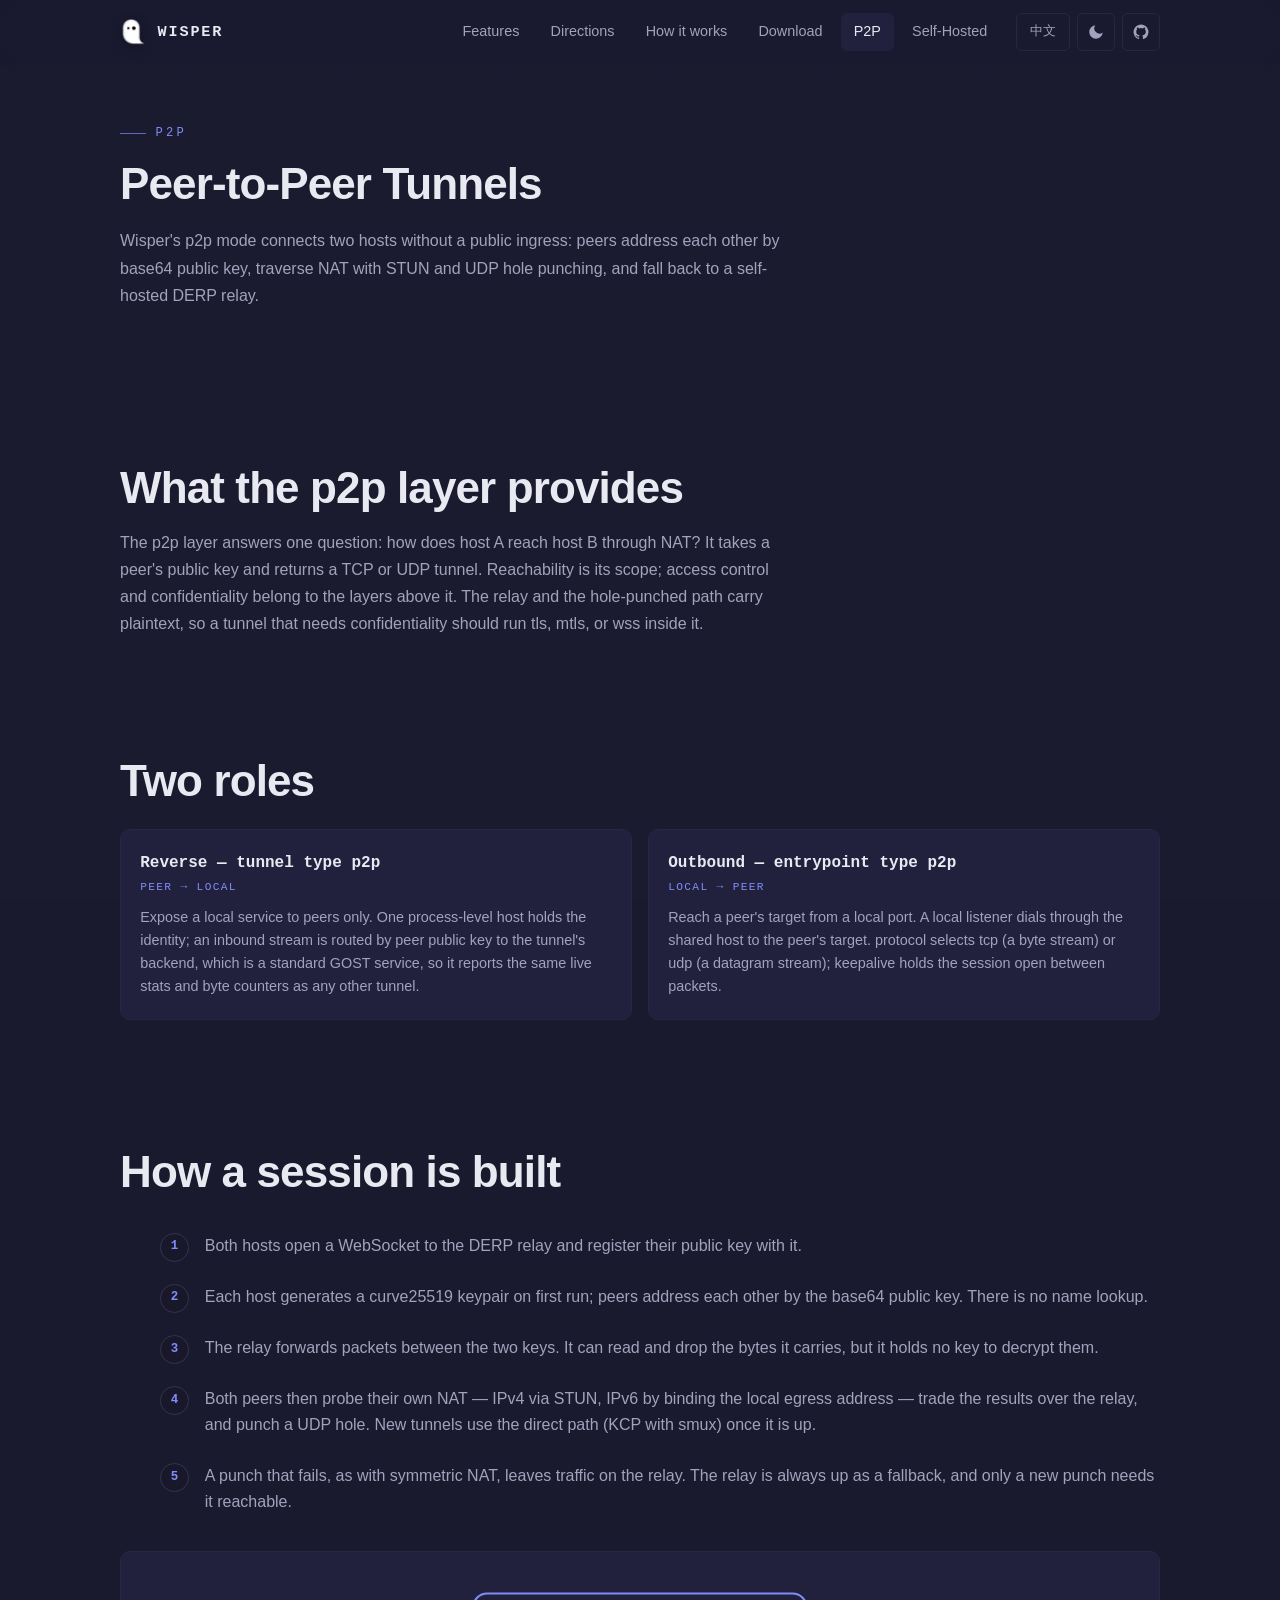
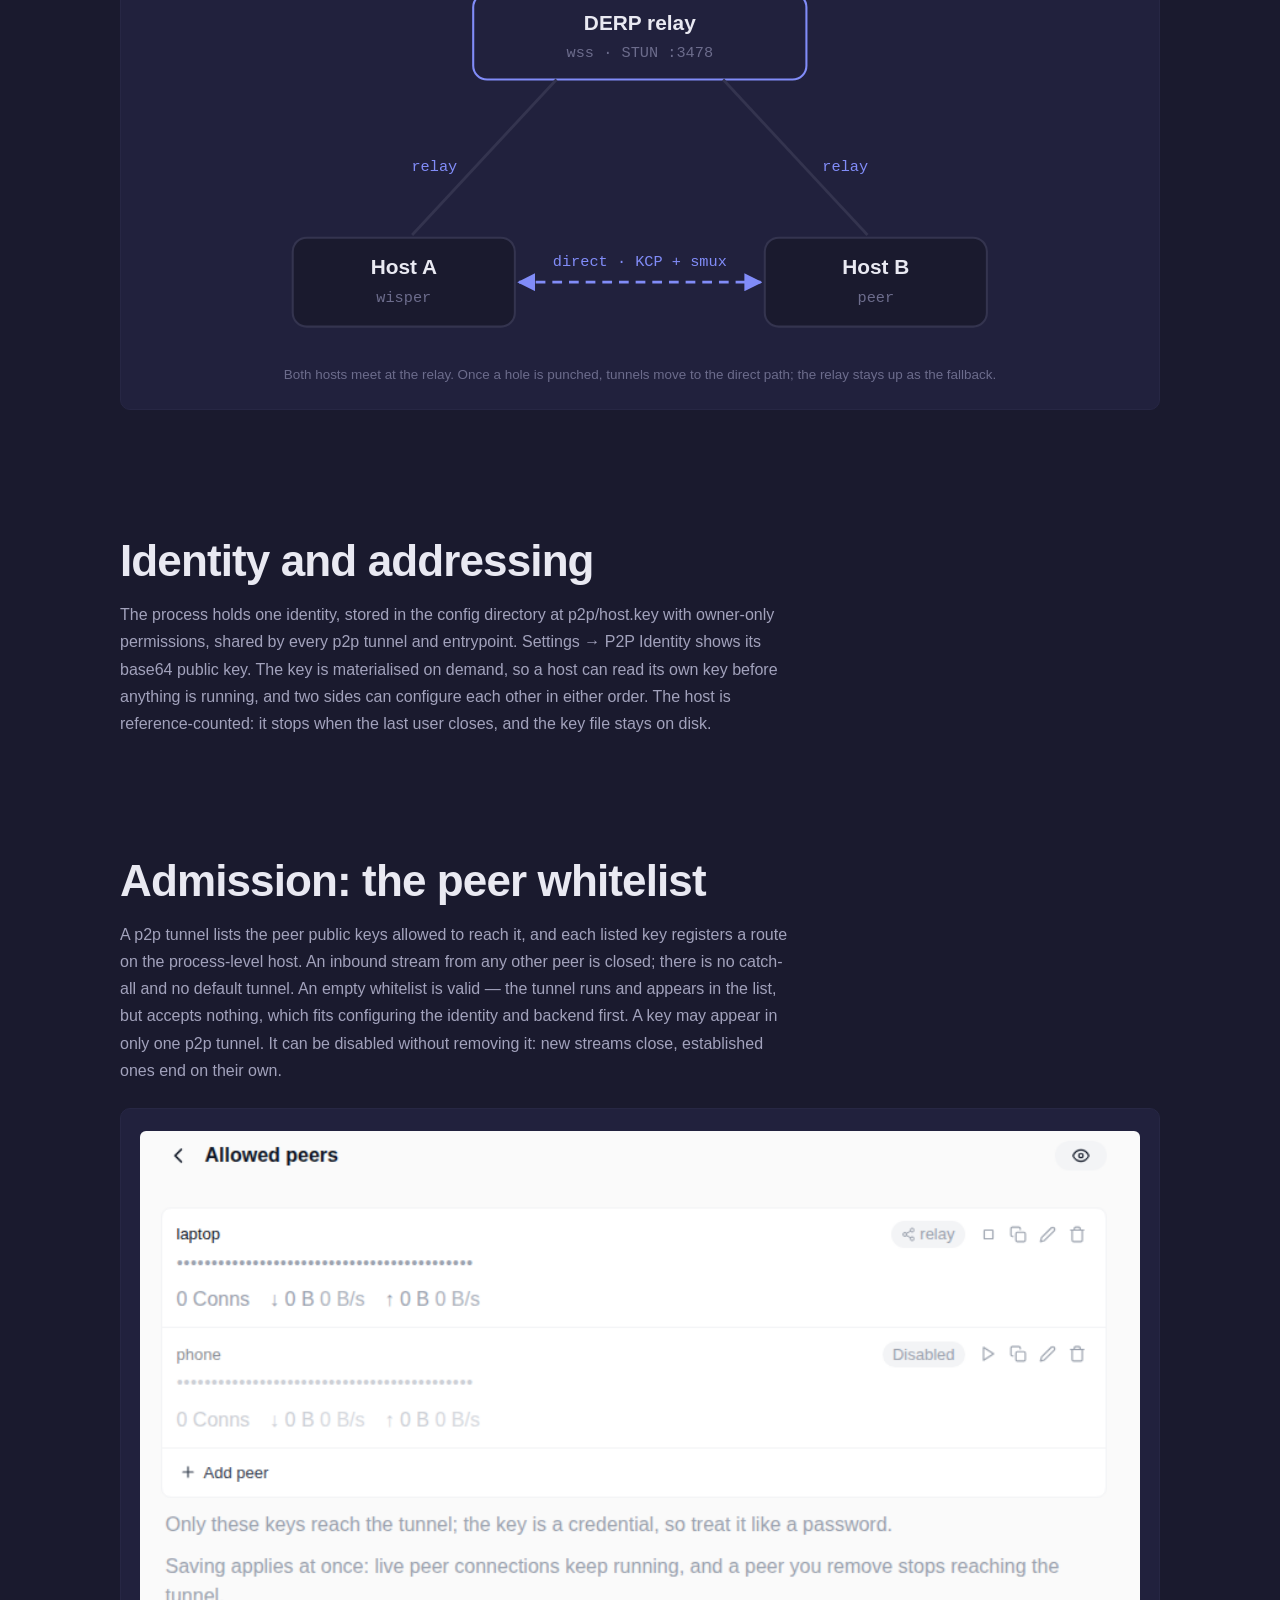
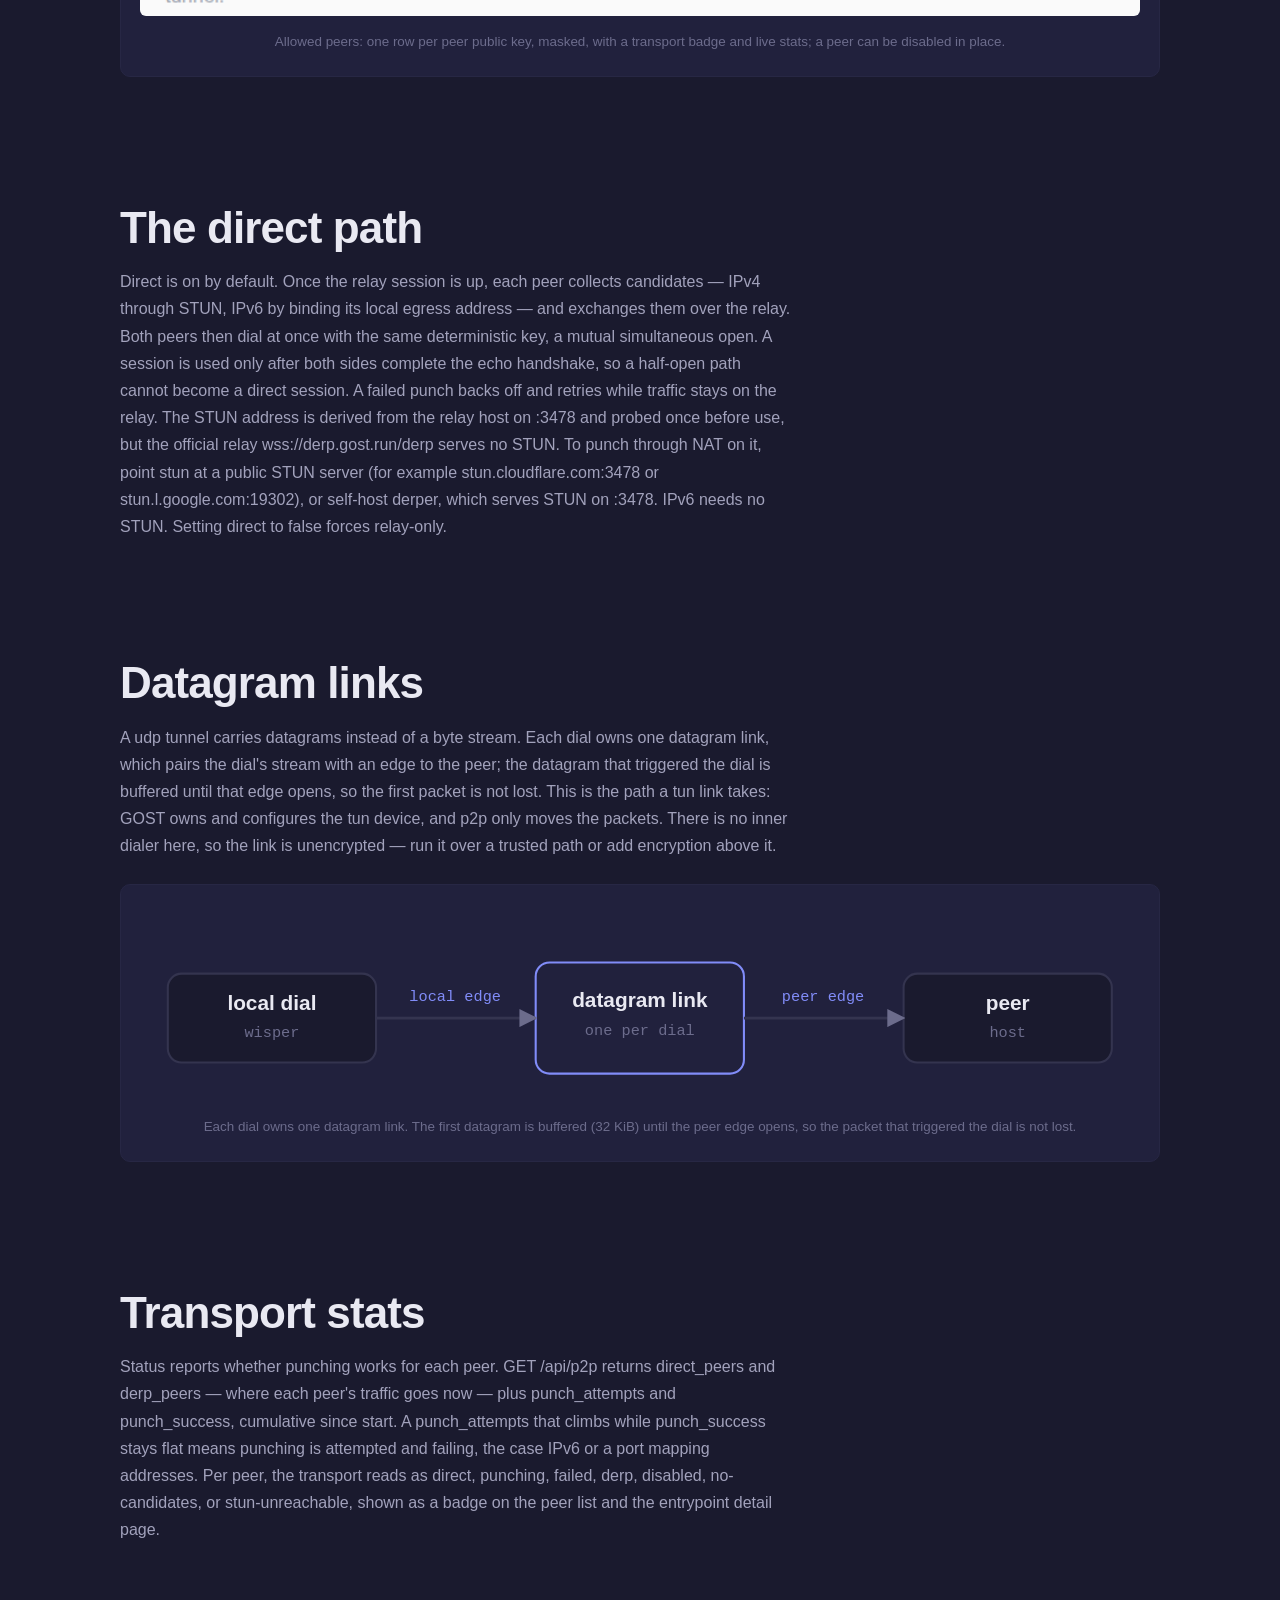
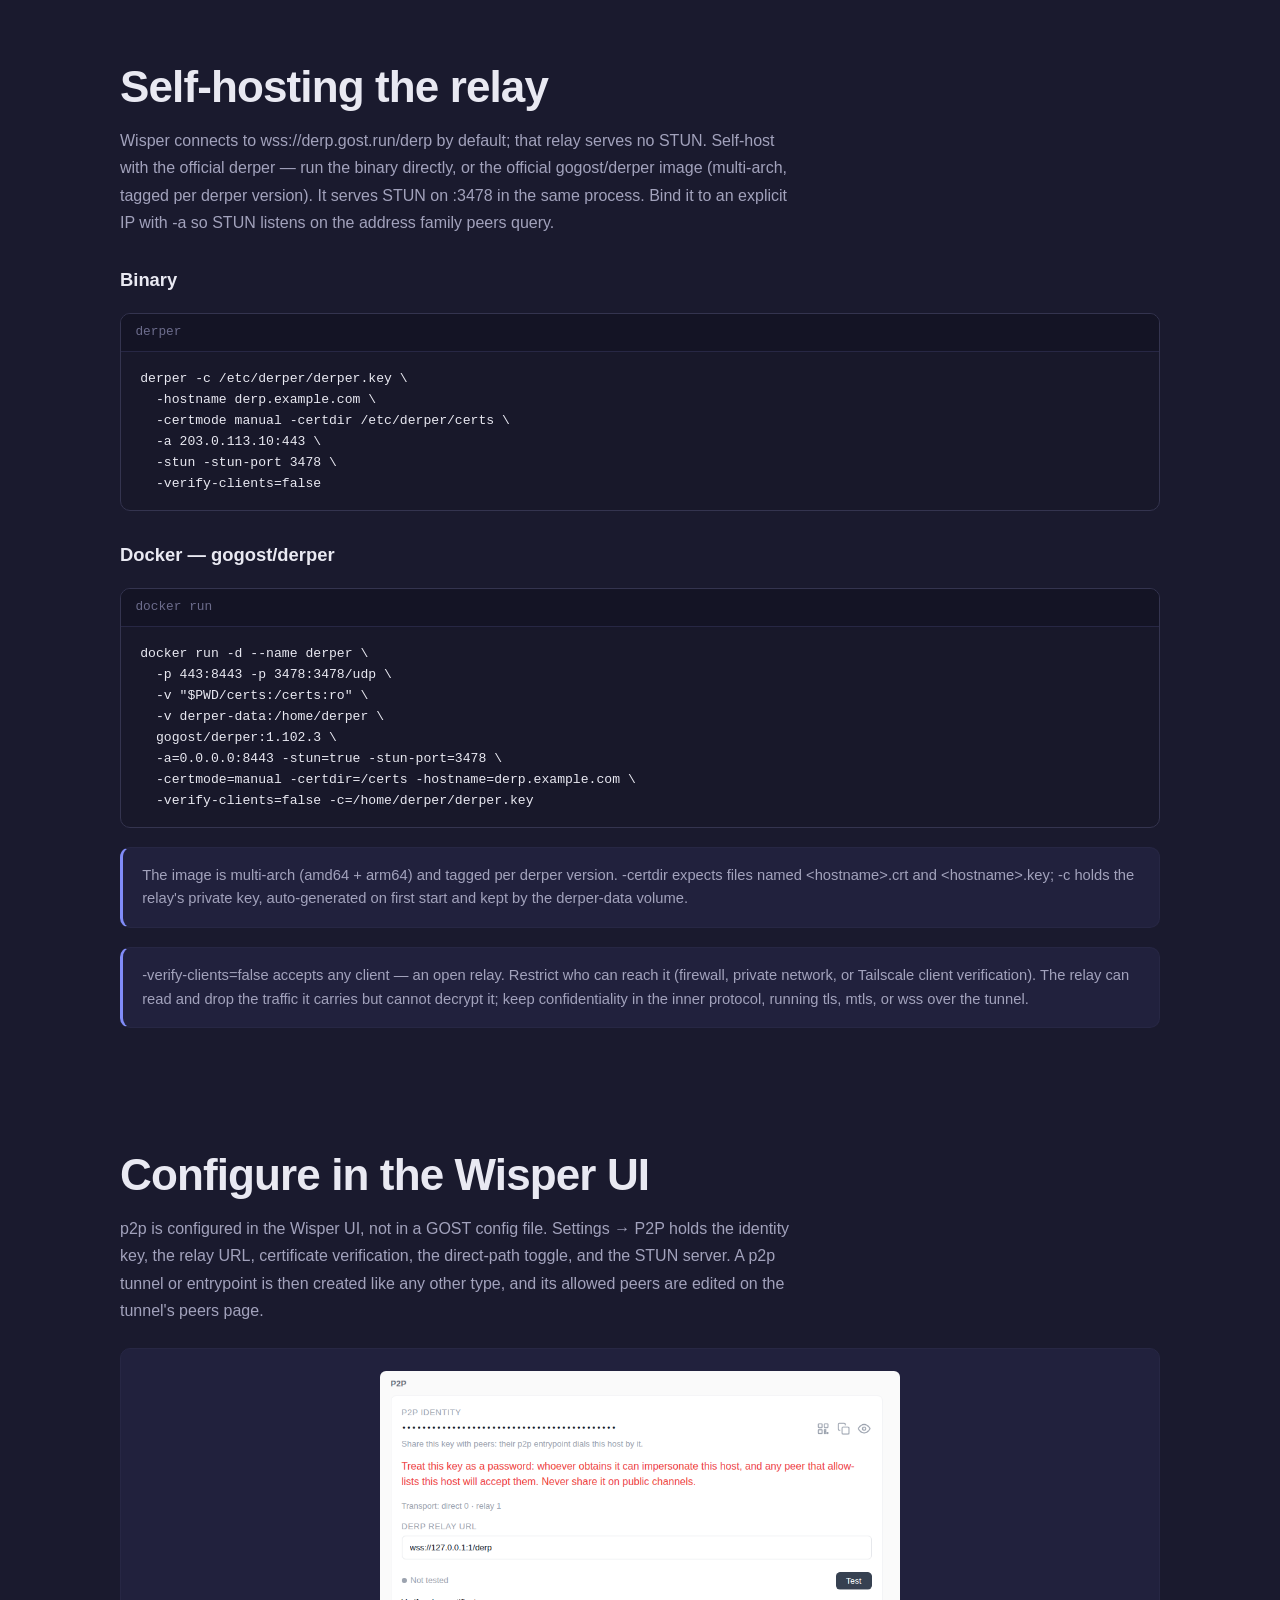
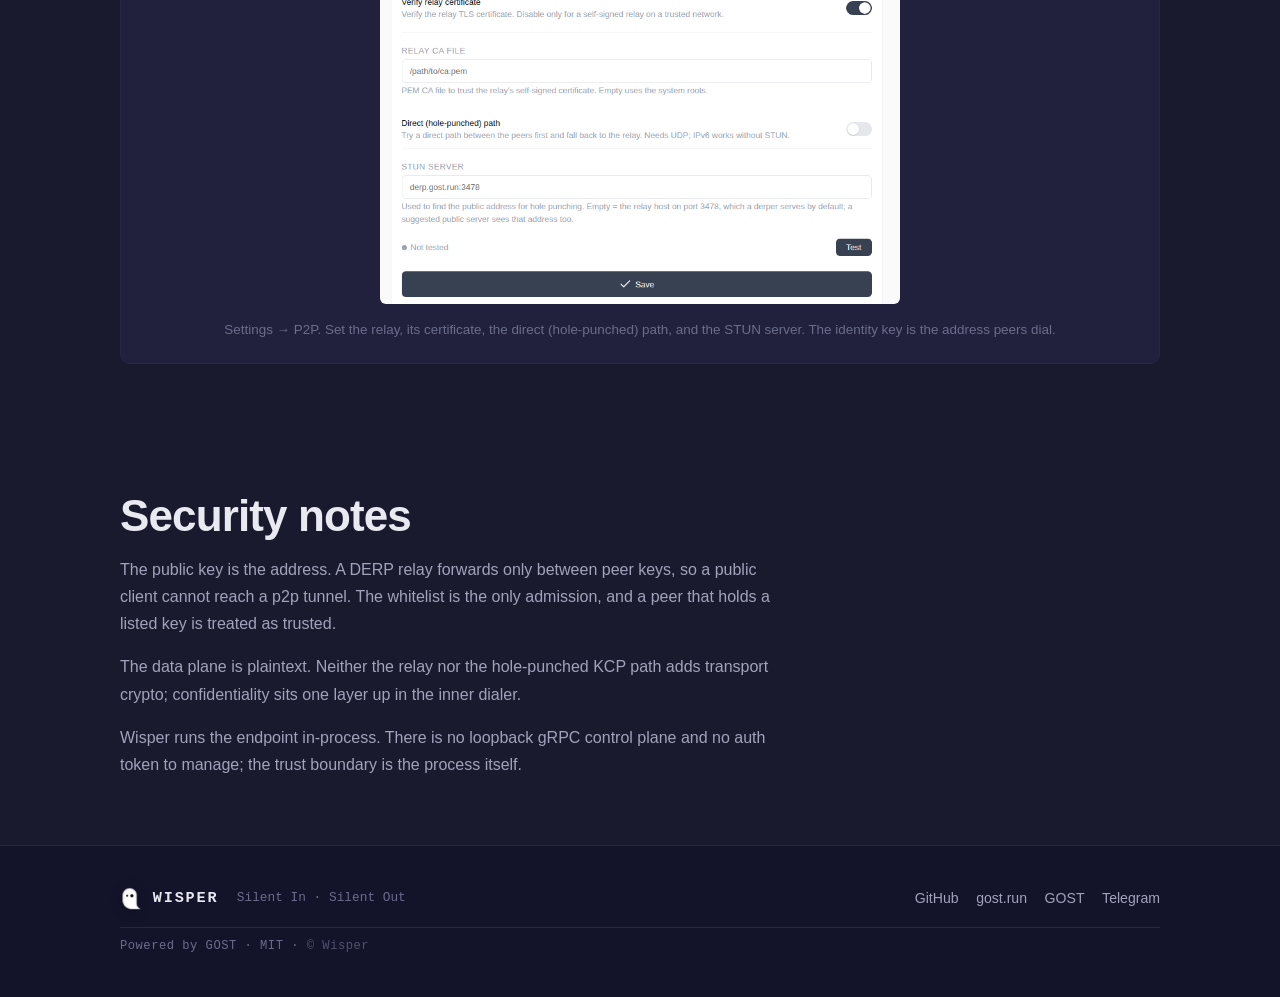
==== p2p.html @ b8dc9f2b "Add P2P documentation page with diagrams and UI screenshots - p2p.html: new /p2p subpage covering ro" ====
<!DOCTYPE html>
<html lang="en" data-theme="dark" data-page="p2p">
<head>
  <meta charset="UTF-8" />
  <meta name="viewport" content="width=device-width, initial-scale=1.0" />
  <title data-i18n="p2p.title">Peer-to-Peer Tunnels</title>
  <meta name="description" data-i18n="p2p.desc" content="Wisper's p2p mode connects two hosts without a public ingress: peers address each other by base64 public key, traverse NAT with STUN and UDP hole punching, and fall back to a self-hosted DERP relay." />
  <meta name="theme-color" content="#1a1a2e" />

  <!-- Open Graph -->
  <meta property="og:type" content="website" />
  <meta property="og:title" data-i18n="p2p.title" content="Peer-to-Peer Tunnels" />
  <meta property="og:description" data-i18n="p2p.desc" content="Wisper's p2p mode connects two hosts without a public ingress." />
  <meta property="og:url" content="https://wisper.gost.run/p2p" />
  <meta property="og:image" content="assets/logo.png" />
  <meta name="twitter:card" content="summary" />

  <link rel="icon" href="assets/favicon.ico" sizes="any" />
  <link rel="apple-touch-icon" href="assets/logo.png" />
  <link rel="preconnect" href="https://fonts.bunny.net" crossorigin />
  <link href="https://fonts.bunny.net/css?family=ibm-plex-mono:400;500;600;700&family=ibm-plex-sans:400;500;600;700&display=swap" rel="stylesheet" />
  <link rel="stylesheet" href="css/style.css?v=___VERSION___" />

  <!-- Theme boot — runs before paint to avoid flash. Default: dark. -->
  <script>
    (function () {
      document.documentElement.classList.add('js');
      try {
        var t = localStorage.getItem('wisper-theme');
        if (t === 'light') document.documentElement.setAttribute('data-theme', 'light');
      } catch (e) {}
    })();
  </script>
</head>

<body>
  <div class="grain" aria-hidden="true"></div>

  <!-- ───────────────────────── NAV ───────────────────────── -->
  <header class="nav" id="nav">
    <div class="nav-inner">
      <a class="brand" href="/" aria-label="Wisper home">
        <img src="assets/logo.png" alt="" class="brand-mark" width="28" height="28" />
        <span class="brand-name">WISPER</span>
      </a>

      <nav class="nav-links" aria-label="Primary">
        <a href="/#features" data-i18n="nav.features">Features</a>
        <a href="/#directions" data-i18n="nav.directions">Directions</a>
        <a href="/#how" data-i18n="nav.how">How it works</a>
        <a href="/#download" data-i18n="nav.download">Download</a>
        <a href="/p2p" data-i18n="nav.p2p" aria-current="page">P2P</a>
        <a href="/tutorial" data-i18n="nav.tutorial">Self-Hosted</a>
      </nav>

      <div class="nav-tools">
        <button class="tool-btn" id="lang-toggle" aria-label="Switch language" title="中文 / EN">
          <span id="lang-label">中文</span>
        </button>
        <button class="tool-btn" id="theme-toggle" aria-label="Toggle color theme" title="Toggle theme">
          <svg class="icon icon-moon" viewBox="0 0 24 24" aria-hidden="true"><path d="M21 12.8A9 9 0 1 1 11.2 3a7 7 0 0 0 9.8 9.8z" /></svg>
          <svg class="icon icon-sun" viewBox="0 0 24 24" aria-hidden="true"><circle cx="12" cy="12" r="4.2" /><path d="M12 2v3M12 19v3M2 12h3M19 12h3M4.9 4.9l2.1 2.1M17 17l2.1 2.1M19.1 4.9L17 7M7 17l-2.1 2.1" /></svg>
        </button>
        <a class="tool-btn ghost" href="https://github.com/go-gost/wisper" target="_blank" rel="noopener" aria-label="GitHub">
          <svg class="icon" viewBox="0 0 24 24" aria-hidden="true"><path d="M12 2a10 10 0 0 0-3.16 19.49c.5.09.68-.22.68-.48v-1.7c-2.78.6-3.37-1.34-3.37-1.34-.45-1.16-1.1-1.47-1.1-1.47-.9-.62.07-.6.07-.6 1 .07 1.53 1.03 1.53 1.03.9 1.52 2.34 1.08 2.91.83.09-.65.35-1.09.63-1.34-2.22-.25-4.55-1.11-4.55-4.94 0-1.09.39-1.98 1.03-2.68-.1-.25-.45-1.27.1-2.65 0 0 .84-.27 2.75 1.02a9.56 9.56 0 0 1 5 0c1.91-1.29 2.75-1.02 2.75-1.02.55 1.38.2 2.4.1 2.65.64.7 1.03 1.59 1.03 2.68 0 3.84-2.34 4.69-4.57 4.94.36.31.68.92.68 1.85v2.74c0 .27.18.58.69.48A10 10 0 0 0 12 2z" /></svg>
        </a>
      </div>
    </div>
  </header>

  <main>
    <!-- ───────────────────────── PAGE HEADER ───────────────────────── -->
    <section class="section">
      <header class="section-head">
        <p class="eyebrow" data-i18n="nav.p2p">P2P</p>
        <h1 class="section-title" data-i18n="p2p.title">Peer-to-Peer Tunnels</h1>
        <div class="prose" style="margin-top: 1.2rem">
          <p data-i18n="p2p.desc">Wisper's p2p mode connects two hosts without a public ingress: peers address each other by base64 public key, traverse NAT with STUN and UDP hole punching, and fall back to a self-hosted DERP relay.</p>
        </div>
      </header>
    </section>

    <!-- ───────────────────────── WHAT IT PROVIDES ───────────────────────── -->
    <section class="section">
      <h2 class="section-title" data-i18n="p2p.what.title">What the p2p layer provides</h2>
      <div class="prose">
        <p data-i18n="p2p.what.desc">The p2p layer answers one question: how does host A reach host B through NAT? It takes a peer's public key and returns a TCP or UDP tunnel. Reachability is its scope; access control and confidentiality belong to the layers above it. The relay and the hole-punched path carry plaintext, so a tunnel that needs confidentiality should run tls, mtls, or wss inside it.</p>
      </div>
    </section>

    <!-- ───────────────────────── TWO ROLES ───────────────────────── -->
    <section class="section">
      <h2 class="section-title" data-i18n="p2p.roles.title">Two roles</h2>
      <div class="service-grid">
        <article class="service-card">
          <div class="service-name" data-i18n="p2p.roles.rev.name">Reverse — tunnel type p2p</div>
          <div class="service-role" data-i18n="p2p.roles.rev.role">Peer → Local</div>
          <p data-i18n="p2p.roles.rev.desc">Expose a local service to peers only. One process-level host holds the identity; an inbound stream is routed by peer public key to the tunnel's backend, which is a standard GOST service, so it reports the same live stats and byte counters as any other tunnel.</p>
        </article>
        <article class="service-card">
          <div class="service-name" data-i18n="p2p.roles.out.name">Outbound — entrypoint type p2p</div>
          <div class="service-role" data-i18n="p2p.roles.out.role">Local → Peer</div>
          <p data-i18n="p2p.roles.out.desc">Reach a peer's target from a local port. A local listener dials through the shared host to the peer's target. protocol selects tcp (a byte stream) or udp (a datagram stream); keepalive holds the session open between packets.</p>
        </article>
      </div>
    </section>

    <!-- ───────────────────────── HOW A SESSION IS BUILT ───────────────────────── -->
    <section class="section">
      <h2 class="section-title" data-i18n="p2p.how.title">How a session is built</h2>
      <ol class="flow-steps">
        <li class="flow-step" data-i18n="p2p.how.step1">Both hosts open a WebSocket to the DERP relay and register their public key with it.</li>
        <li class="flow-step" data-i18n="p2p.how.step2">Each host generates a curve25519 keypair on first run; peers address each other by the base64 public key. There is no name lookup.</li>
        <li class="flow-step" data-i18n="p2p.how.step3">The relay forwards packets between the two keys. It can read and drop the bytes it carries, but it holds no key to decrypt them.</li>
        <li class="flow-step" data-i18n="p2p.how.step4">Both peers then probe their own NAT — IPv4 via STUN, IPv6 by binding the local egress address — trade the results over the relay, and punch a UDP hole. New tunnels use the direct path (KCP with smux) once it is up.</li>
        <li class="flow-step" data-i18n="p2p.how.step5">A punch that fails, as with symmetric NAT, leaves traffic on the relay. The relay is always up as a fallback, and only a new punch needs it reachable.</li>
      </ol>

      <figure class="diagram">
        <svg viewBox="0 0 720 270" role="img" aria-label="Host A and Host B both reach a DERP relay over WebSocket; once a hole is punched, a direct KCP path carries tunnels between them.">
          <defs>
            <marker id="p2p-ah-relay" viewBox="0 0 10 10" refX="9" refY="5" markerWidth="6.5" markerHeight="6.5" orient="auto-start-reverse">
              <path d="M0 0 L10 5 L0 10 z" class="dgm-head-accent" />
            </marker>
          </defs>

          <rect class="dgm-box-accent" x="240" y="14" width="240" height="62" rx="10" />
          <text class="dgm-title" x="360" y="40" text-anchor="middle">DERP relay</text>
          <text class="dgm-sub" x="360" y="60" text-anchor="middle">wss · STUN :3478</text>

          <line class="dgm-line" x1="300" y1="76" x2="196" y2="188" />
          <line class="dgm-line" x1="420" y1="76" x2="524" y2="188" />
          <text class="dgm-tag" x="212" y="142" text-anchor="middle">relay</text>
          <text class="dgm-tag" x="508" y="142" text-anchor="middle">relay</text>

          <rect class="dgm-box" x="110" y="190" width="160" height="64" rx="10" />
          <text class="dgm-title" x="190" y="216" text-anchor="middle">Host A</text>
          <text class="dgm-sub" x="190" y="236" text-anchor="middle">wisper</text>

          <rect class="dgm-box" x="450" y="190" width="160" height="64" rx="10" />
          <text class="dgm-title" x="530" y="216" text-anchor="middle">Host B</text>
          <text class="dgm-sub" x="530" y="236" text-anchor="middle">peer</text>

          <line class="dgm-direct" x1="273" y1="222" x2="447" y2="222" marker-start="url(#p2p-ah-relay)" marker-end="url(#p2p-ah-relay)" />
          <text class="dgm-tag" x="360" y="210" text-anchor="middle">direct · KCP + smux</text>
        </svg>
        <figcaption class="diagram-cap" data-i18n="p2p.fig.session.cap">Both hosts meet at the relay. Once a hole is punched, tunnels move to the direct path; the relay stays up as the fallback.</figcaption>
      </figure>
    </section>

    <!-- ───────────────────────── IDENTITY & ADDRESSING ───────────────────────── -->
    <section class="section">
      <h2 class="section-title" data-i18n="p2p.identity.title">Identity and addressing</h2>
      <div class="prose">
        <p data-i18n="p2p.identity.desc">The process holds one identity, stored in the config directory at p2p/host.key with owner-only permissions, shared by every p2p tunnel and entrypoint. Settings → P2P Identity shows its base64 public key. The key is materialised on demand, so a host can read its own key before anything is running, and two sides can configure each other in either order. The host is reference-counted: it stops when the last user closes, and the key file stays on disk.</p>
      </div>
    </section>

    <!-- ───────────────────────── ADMISSION: WHITELIST ───────────────────────── -->
    <section class="section">
      <h2 class="section-title" data-i18n="p2p.whitelist.title">Admission: the peer whitelist</h2>
      <div class="prose">
        <p data-i18n="p2p.whitelist.desc">A p2p tunnel lists the peer public keys allowed to reach it, and each listed key registers a route on the process-level host. An inbound stream from any other peer is closed; there is no catch-all and no default tunnel. An empty whitelist is valid — the tunnel runs and appears in the list, but accepts nothing, which fits configuring the identity and backend first. A key may appear in only one p2p tunnel. It can be disabled without removing it: new streams close, established ones end on their own.</p>
      </div>
      <figure class="diagram">
        <img src="assets/p2p-peers.png" alt="Wisper Allowed peers page: one row per peer public key, masked, with a transport badge, live stats, a disable button, and an Add peer button." loading="lazy" />
        <figcaption class="diagram-cap" data-i18n="p2p.whitelist.cap">Allowed peers: one row per peer public key, masked, with a transport badge and live stats; a peer can be disabled in place.</figcaption>
      </figure>
    </section>

    <!-- ───────────────────────── DIRECT PATH ───────────────────────── -->
    <section class="section">
      <h2 class="section-title" data-i18n="p2p.direct.title">The direct path</h2>
      <div class="prose">
        <p data-i18n="p2p.direct.desc">Direct is on by default. Once the relay session is up, each peer collects candidates — IPv4 through STUN, IPv6 by binding its local egress address — and exchanges them over the relay. Both peers then dial at once with the same deterministic key, a mutual simultaneous open. A session is used only after both sides complete the echo handshake, so a half-open path cannot become a direct session. A failed punch backs off and retries while traffic stays on the relay. The STUN address is derived from the relay host on :3478 and probed once before use; the public relay answers no STUN, and IPv6 needs none. Setting direct to false forces relay-only.</p>
      </div>
    </section>

    <!-- ───────────────────────── DATAGRAM LINKS ───────────────────────── -->
    <section class="section">
      <h2 class="section-title" data-i18n="p2p.dgram.title">Datagram links</h2>
      <div class="prose">
        <p data-i18n="p2p.dgram.desc">A udp tunnel carries datagrams instead of a byte stream. Each dial owns one datagram link, which pairs the dial's stream with an edge to the peer; the datagram that triggered the dial is buffered until that edge opens, so the first packet is not lost. This is the path a tun link takes: GOST owns and configures the tun device, and p2p only moves the packets. There is no inner dialer here, so the link is unencrypted — run it over a trusted path or add encryption above it.</p>
      </div>

      <figure class="diagram">
        <svg viewBox="0 0 720 140" role="img" aria-label="A local dial pairs its stream, the local edge, with a peer edge through one datagram link; the first datagram is buffered until the peer edge opens.">
          <defs>
            <marker id="p2p-ah-dgram" viewBox="0 0 10 10" refX="9" refY="5" markerWidth="6.5" markerHeight="6.5" orient="auto">
              <path d="M0 0 L10 5 L0 10 z" class="dgm-head" />
            </marker>
          </defs>

          <rect class="dgm-box" x="20" y="48" width="150" height="64" rx="10" />
          <text class="dgm-title" x="95" y="74" text-anchor="middle">local dial</text>
          <text class="dgm-sub" x="95" y="94" text-anchor="middle">wisper</text>

          <rect class="dgm-box-accent" x="285" y="40" width="150" height="80" rx="10" />
          <text class="dgm-title" x="360" y="72" text-anchor="middle">datagram link</text>
          <text class="dgm-sub" x="360" y="92" text-anchor="middle">one per dial</text>

          <rect class="dgm-box" x="550" y="48" width="150" height="64" rx="10" />
          <text class="dgm-title" x="625" y="74" text-anchor="middle">peer</text>
          <text class="dgm-sub" x="625" y="94" text-anchor="middle">host</text>

          <line class="dgm-line" x1="170" y1="80" x2="285" y2="80" marker-end="url(#p2p-ah-dgram)" />
          <text class="dgm-tag" x="227" y="68" text-anchor="middle">local edge</text>
          <line class="dgm-line" x1="435" y1="80" x2="550" y2="80" marker-end="url(#p2p-ah-dgram)" />
          <text class="dgm-tag" x="492" y="68" text-anchor="middle">peer edge</text>
        </svg>
        <figcaption class="diagram-cap" data-i18n="p2p.fig.dgram.cap">Each dial owns one datagram link. The first datagram is buffered (32 KiB) until the peer edge opens, so the packet that triggered the dial is not lost.</figcaption>
      </figure>
    </section>

    <!-- ───────────────────────── TRANSPORT STATS ───────────────────────── -->
    <section class="section">
      <h2 class="section-title" data-i18n="p2p.stats.title">Transport stats</h2>
      <div class="prose">
        <p data-i18n="p2p.stats.desc">Status reports whether punching works for each peer. GET /api/p2p returns direct_peers and derp_peers — where each peer's traffic goes now — plus punch_attempts and punch_success, cumulative since start. A punch_attempts that climbs while punch_success stays flat means punching is attempted and failing, the case IPv6 or a port mapping addresses. Per peer, the transport reads as direct, punching, failed, derp, disabled, no-candidates, or stun-unreachable, shown as a badge on the peer list and the entrypoint detail page.</p>
      </div>
    </section>

    <!-- ───────────────────────── SELF-HOSTING THE RELAY ───────────────────────── -->
    <section class="section">
      <h2 class="section-title" data-i18n="p2p.relay.title">Self-hosting the relay</h2>
      <div class="prose">
        <p data-i18n="p2p.relay.desc">Wisper connects to wss://derp.gost.run/derp by default; that relay serves no STUN. Self-host with the official derper — run the binary directly, or the official gogost/derper image (multi-arch, tagged per derper version). It serves STUN on :3478 in the same process. Bind it to an explicit IP with -a so STUN listens on the address family peers query.</p>
      </div>

      <h3 style="font-size:1.15rem;font-weight:600;margin:1.8rem 0 .75rem" data-i18n="p2p.relay.binary.title">Binary</h3>
      <div class="code-block">
        <div class="code-block-header"><span>derper</span></div>
        <pre><code>derper -c /etc/derper/derper.key \
  -hostname derp.example.com \
  -certmode manual -certdir /etc/derper/certs \
  -a 203.0.113.10:443 \
  -stun -stun-port 3478 \
  -verify-clients=false</code></pre>
      </div>

      <h3 style="font-size:1.15rem;font-weight:600;margin:1.8rem 0 .75rem" data-i18n="p2p.relay.docker.title">Docker — gogost/derper</h3>
      <div class="code-block">
        <div class="code-block-header"><span>docker run</span></div>
        <pre><code>docker run -d --name derper \
  -p 443:8443 -p 3478:3478/udp \
  -v "$PWD/certs:/certs:ro" \
  -v derper-data:/home/derper \
  gogost/derper:1.102.3 \
  -a=0.0.0.0:8443 -stun=true -stun-port=3478 \
  -certmode=manual -certdir=/certs -hostname=derp.example.com \
  -verify-clients=false -c=/home/derper/derper.key</code></pre>
      </div>
      <div class="note" data-i18n="p2p.relay.docker.note">The image is multi-arch (amd64 + arm64) and tagged per derper version. -certdir expects files named &lt;hostname&gt;.crt and &lt;hostname&gt;.key; -c holds the relay's private key, auto-generated on first start and kept by the derper-data volume.</div>

      <div class="note" data-i18n="p2p.relay.note">-verify-clients=false accepts any client — an open relay. Restrict who can reach it (firewall, private network, or Tailscale client verification). The relay can read and drop the traffic it carries but cannot decrypt it; keep confidentiality in the inner protocol, running tls, mtls, or wss over the tunnel.</div>
    </section>

    <!-- ───────────────────────── CONFIGURE IN THE UI ───────────────────────── -->
    <section class="section">
      <h2 class="section-title" data-i18n="p2p.ui.title">Configure in the Wisper UI</h2>
      <div class="prose">
        <p data-i18n="p2p.ui.desc">p2p is configured in the Wisper UI, not in a GOST config file. Settings → P2P holds the identity key, the relay URL, certificate verification, the direct-path toggle, and the STUN server. A p2p tunnel or entrypoint is then created like any other type, and its allowed peers are edited on the tunnel's peers page.</p>
      </div>
      <figure class="diagram narrow">
        <img src="assets/p2p-settings.png" alt="Wisper Settings, P2P section: identity key, relay URL, certificate verification, direct path toggle, and STUN server fields." loading="lazy" />
        <figcaption class="diagram-cap" data-i18n="p2p.ui.cap">Settings → P2P. Set the relay, its certificate, the direct (hole-punched) path, and the STUN server. The identity key is the address peers dial.</figcaption>
      </figure>
    </section>

    <!-- ───────────────────────── SECURITY NOTES ───────────────────────── -->
    <section class="section">
      <h2 class="section-title" data-i18n="p2p.security.title">Security notes</h2>
      <div class="prose">
        <p data-i18n="p2p.security.1">The public key is the address. A DERP relay forwards only between peer keys, so a public client cannot reach a p2p tunnel. The whitelist is the only admission, and a peer that holds a listed key is treated as trusted.</p>
        <p data-i18n="p2p.security.2">The data plane is plaintext. Neither the relay nor the hole-punched KCP path adds transport crypto; confidentiality sits one layer up in the inner dialer.</p>
        <p data-i18n="p2p.security.3">Wisper runs the endpoint in-process. There is no loopback gRPC control plane and no auth token to manage; the trust boundary is the process itself.</p>
      </div>
    </section>
  </main>

  <!-- ───────────────────────── FOOTER ───────────────────────── -->
  <footer class="footer">
    <div class="footer-inner">
      <div class="footer-brand">
        <img src="assets/logo.png" alt="" class="brand-mark" width="24" height="24" />
        <span class="brand-name">WISPER</span>
        <span class="footer-tag" data-i18n="footer.tag">Silent In · Silent Out</span>
      </div>
      <nav class="footer-links" aria-label="Footer">
        <a href="https://github.com/go-gost/wisper" target="_blank" rel="noopener">GitHub</a>
        <a href="https://gost.run" target="_blank" rel="noopener">gost.run</a>
        <a href="https://github.com/go-gost/gost" target="_blank" rel="noopener">GOST</a>
        <a href="https://t.me/gogost" target="_blank" rel="noopener">Telegram</a>
      </nav>
      <p class="footer-meta mono">
        <span data-i18n="footer.powered">Powered by GOST</span> · MIT · <span class="dim">&copy; Wisper</span>
      </p>
    </div>
  </footer>

  <script src="js/i18n.js?v=___VERSION___"></script>
  <script src="js/theme.js?v=___VERSION___"></script>
  <script src="js/main.js?v=___VERSION___"></script>
</body>
</html>
---- css/style.css ----
/* ============================================================
   Wisper — wisper.gost.run
   Industrial-terminal × refined-minimalist. Dark default.
   ============================================================ */

/* ── Tokens: dark (default) ─────────────────────────────── */
:root {
  --bg:          #1a1a2e;
  --bg-deep:     #13132a;
  --surface:     #21213d;
  --surface-2:   #292949;
  --border:      #34344f;
  --border-sub:  #272744;
  --text:        #e9e9f2;
  --text-2:      #a2a2bc;
  --text-3:      #6c6c8c;
  --accent:      #818cf8;
  --accent-2:    #a5b4fc;
  --accent-ink:  #c7d2fe;
  --green:       #4ade80;
  --grid:        rgba(180,190,255,.05);
  --glow:        rgba(129,140,248,.22);
  --shadow:      rgba(0,0,0,.45);
  --shadow-soft: rgba(0,0,0,.25);

  --dot-r: #e06c75;
  --dot-y: #d9b346;
  --dot-g: #5bb871;

  --r-sm: 6px;
  --r-md: 10px;
  --r-lg: 16px;
  --r-pill: 999px;

  --maxw: 1120px;
  --pad: clamp(1.1rem, 4vw, 2.5rem);

  --font-sans: 'IBM Plex Sans', -apple-system, BlinkMacSystemFont, 'Segoe UI', sans-serif;
  --font-mono: 'IBM Plex Mono', ui-monospace, 'SF Mono', Menlo, Consolas, monospace;

  --ease: cubic-bezier(.22,.61,.36,1);
  color-scheme: dark;
}

/* ── Tokens: light ──────────────────────────────────────── */
[data-theme="light"] {
  --bg:          #fafafb;
  --bg-deep:     #eeeef4;
  --surface:     #ffffff;
  --surface-2:   #f5f5fa;
  --border:      #e2e3ee;
  --border-sub:  #ededf3;
  --text:        #14142a;
  --text-2:      #54546b;
  --text-3:      #8e8ea3;
  --accent:      #4f46e5;
  --accent-2:    #6366f1;
  --accent-ink:  #4338ca;
  --green:       #059669;
  --grid:        rgba(30,30,70,.045);
  --glow:        rgba(79,70,229,.16);
  --shadow:      rgba(20,20,42,.10);
  --shadow-soft: rgba(20,20,42,.05);

  --dot-r: #e06c75;
  --dot-y: #d9b346;
  --dot-g: #5bb871;
  color-scheme: light;
}

/* ── Reset ──────────────────────────────────────────────── */
*, *::before, *::after { box-sizing: border-box; }
* { margin: 0; }
html { scroll-behavior: smooth; -webkit-text-size-adjust: 100%; }
body {
  font-family: var(--font-sans);
  background: var(--bg);
  color: var(--text);
  line-height: 1.6;
  font-size: 16px;
  -webkit-font-smoothing: antialiased;
  text-rendering: optimizeLegibility;
  overflow-x: hidden;
  transition: background-color .4s var(--ease), color .4s var(--ease);
}
img, svg { display: block; max-width: 100%; }
a { color: inherit; text-decoration: none; }
button { font: inherit; color: inherit; background: none; border: none; cursor: pointer; }
.mono { font-family: var(--font-mono); }
::selection { background: var(--accent); color: #fff; }

/* ── Grain overlay ──────────────────────────────────────── */
.grain {
  position: fixed; inset: 0; z-index: 1; pointer-events: none;
  opacity: .035; mix-blend-mode: overlay;
  background-image: url("data:image/svg+xml,%3Csvg xmlns='http://www.w3.org/2000/svg' width='160' height='160'%3E%3Cfilter id='n'%3E%3CfeTurbulence type='fractalNoise' baseFrequency='.85' numOctaves='2'/%3E%3C/filter%3E%3Crect width='100%25' height='100%25' filter='url(%23n)'/%3E%3C/svg%3E");
}

/* ── Layout helpers ─────────────────────────────────────── */
.section { max-width: var(--maxw); margin: 0 auto; padding: clamp(4rem, 9vw, 7rem) var(--pad); position: relative; z-index: 2; }
.section-head { margin-bottom: clamp(2rem, 5vw, 3.25rem); max-width: 42rem; }
.eyebrow {
  font-family: var(--font-mono);
  font-size: .76rem; font-weight: 500; letter-spacing: .26em; text-transform: uppercase;
  color: var(--accent); margin-bottom: 1rem; display: inline-flex; align-items: center; gap: .6rem;
}
.eyebrow::before { content: ""; width: 26px; height: 1px; background: var(--accent); opacity: .7; }
.section-title { font-size: clamp(1.7rem, 4vw, 2.75rem); font-weight: 600; line-height: 1.12; letter-spacing: -.02em; margin-bottom: 1rem; }

[data-page] .section { padding: clamp(2rem, 4vw, 3.5rem) var(--pad); }

/* ── Buttons ────────────────────────────────────────────── */
.btn {
  display: inline-flex; align-items: center; gap: .55rem;
  padding: .8rem 1.4rem; border-radius: var(--r-md);
  font-weight: 500; font-size: .96rem; letter-spacing: -.01em;
  border: 1px solid transparent; transition: transform .2s var(--ease), background .2s, border-color .2s, box-shadow .2s;
}
.btn .icon { width: 18px; height: 18px; stroke: currentColor; fill: none; stroke-width: 2; stroke-linecap: round; stroke-linejoin: round; }
.btn-primary { background: var(--accent); color: #fff; box-shadow: 0 8px 24px -8px var(--glow); }
.btn-primary:hover { transform: translateY(-2px); box-shadow: 0 14px 30px -10px var(--glow); background: var(--accent-2); }
.btn-ghost { border-color: var(--border); color: var(--text); background: var(--surface); }
.btn-ghost:hover { transform: translateY(-2px); border-color: var(--accent); color: var(--accent-ink); }

.tool-btn {
  display: inline-grid; place-items: center; width: 38px; height: 38px;
  border-radius: var(--r-sm); border: 1px solid var(--border-sub); color: var(--text-2);
  background: transparent; transition: color .2s, border-color .2s, background .2s;
}
.tool-btn:hover { color: var(--accent-ink); border-color: var(--accent); background: var(--surface); }
.tool-btn .icon { width: 18px; height: 18px; fill: currentColor; stroke: none; }
.tool-btn .icon-sun { display: none; }
[data-theme="light"] .icon-moon { display: none; }
[data-theme="light"] .icon-sun { display: block; }
#lang-toggle { width: auto; padding: 0 .8rem; font-family: var(--font-mono); font-size: .82rem; }

/* ── NAV ────────────────────────────────────────────────── */
.nav {
  position: sticky; top: 0; z-index: 50;
  backdrop-filter: blur(14px) saturate(140%);
  -webkit-backdrop-filter: blur(14px) saturate(140%);
  background: color-mix(in srgb, var(--bg) 72%, transparent);
  border-bottom: 1px solid transparent;
  transition: border-color .3s, background .3s;
}
.nav.scrolled { border-bottom-color: var(--border); background: color-mix(in srgb, var(--bg) 88%, transparent); }
.nav-inner { max-width: var(--maxw); margin: 0 auto; padding: .8rem var(--pad); display: flex; align-items: center; gap: 1rem; }
.brand { display: inline-flex; align-items: center; gap: .6rem; margin-right: auto; }
.brand-mark { width: 28px; height: 28px; border-radius: 7px; filter: drop-shadow(0 2px 6px var(--shadow-soft)); }
.brand-name { font-family: var(--font-mono); font-weight: 600; letter-spacing: .12em; font-size: .95rem; }
.nav-links { display: flex; gap: .35rem; }
.nav-links a {
  padding: .45rem .8rem; border-radius: var(--r-sm); font-size: .9rem; color: var(--text-2);
  transition: color .2s, background .2s;
}
.nav-links a:hover { color: var(--text); background: var(--surface); }
.nav-tools { display: flex; gap: .45rem; align-items: center; }

/* ── HERO ───────────────────────────────────────────────── */
.hero { position: relative; overflow: hidden; padding-top: clamp(2rem, 6vw, 4rem); }
.hero-bg { position: absolute; inset: 0; z-index: 0; pointer-events: none; }
.grid-layer {
  position: absolute; inset: -2px;
  background-image:
    linear-gradient(to right, var(--grid) 1px, transparent 1px),
    linear-gradient(to bottom, var(--grid) 1px, transparent 1px);
  background-size: 46px 46px;
  -webkit-mask-image: radial-gradient(ellipse 80% 60% at 50% 30%, #000 30%, transparent 78%);
          mask-image: radial-gradient(ellipse 80% 60% at 50% 30%, #000 30%, transparent 78%);
}
.hero-glow {
  position: absolute; right: -10%; top: 8%; width: 60vw; height: 60vw; max-width: 760px; max-height: 760px;
  background: radial-gradient(circle, var(--glow) 0%, transparent 62%);
  filter: blur(20px);
}
.packet {
  position: absolute; top: var(--top); left: -3%;
  width: 5px; height: 5px; border-radius: 50%;
  background: var(--accent-2);
  box-shadow: 0 0 10px 2px var(--glow), 0 0 3px var(--accent-2);
  opacity: 0;
  animation: flow var(--dur, 8s) linear var(--delay, 0s) infinite;
}
.packet.alt { background: var(--green); box-shadow: 0 0 10px 2px rgba(74,222,128,.25); }
@keyframes flow {
  0%   { left: -3%;  opacity: 0; }
  8%   { opacity: .9; }
  92%  { opacity: .9; }
  100% { left: 103%; opacity: 0; }
}

.hero-inner {
  position: relative; z-index: 2;
  max-width: var(--maxw); margin: 0 auto; padding: clamp(2.5rem, 7vw, 5.5rem) var(--pad) clamp(3rem, 7vw, 5rem);
  display: grid; grid-template-columns: 1.05fr .95fr; gap: clamp(2rem, 5vw, 4rem); align-items: center;
}
.hero-copy .eyebrow { margin-bottom: 1.4rem; }
.hero-title {
  font-family: var(--font-sans);
  font-size: clamp(2.5rem, 7vw, 4.7rem);
  font-weight: 600; line-height: 1.02; letter-spacing: -.035em;
  margin-bottom: 1rem;
}
.hero-title span { display: inline-block; }
/* "Silent" words fade like a whisper; "In,"/"Out." are the accent action */
.hero-title span:nth-child(1),
.hero-title span:nth-child(4) {
  background: linear-gradient(180deg, var(--text) 10%, var(--text-3) 95%);
  -webkit-background-clip: text; background-clip: text;
  -webkit-text-fill-color: transparent; color: transparent;
}
.hero-title span:nth-child(2),
.hero-title span:nth-child(5) { color: var(--accent); }
.hero-tag { color: var(--text-2); font-size: 1rem; letter-spacing: .02em; margin-bottom: 1.3rem; }
.hero-desc { color: var(--text-2); font-size: 1.05rem; max-width: 32rem; margin-bottom: 2rem; }
.hero-cta { display: flex; flex-wrap: wrap; gap: .8rem; }

/* ── Terminal ───────────────────────────────────────────── */
.terminal {
  position: relative;
  background: var(--surface);
  border: 1px solid var(--border);
  border-radius: var(--r-lg);
  box-shadow: 0 30px 70px -30px var(--shadow), 0 0 0 1px var(--border-sub), 0 0 60px -20px var(--glow);
  overflow: hidden;
  font-size: .9rem;
}
.term-chrome {
  display: flex; align-items: center; gap: .5rem;
  padding: .7rem .9rem; border-bottom: 1px solid var(--border-sub);
  background: var(--surface-2);
}
.term-dot { width: 11px; height: 11px; border-radius: 50%; }
.term-dot:nth-child(1) { background: var(--dot-r); }
.term-dot:nth-child(2) { background: var(--dot-y); }
.term-dot:nth-child(3) { background: var(--dot-g); }
.term-title { margin-left: .5rem; font-size: .78rem; color: var(--text-3); letter-spacing: .05em; }
.term-spacer { flex: 1; }
.term-pill { font-size: .7rem; color: var(--text-3); border: 1px solid var(--border-sub); padding: .2rem .55rem; border-radius: var(--r-pill); }
.term-body {
  padding: 1.3rem 1.4rem 1.5rem; min-height: 13.5rem;
  font-size: .88rem; line-height: 1.85; color: var(--text); white-space: pre-wrap; word-break: break-all;
}
.term-body .ln { display: block; opacity: 0; transform: translateY(4px); animation: lineIn .4s var(--ease) forwards; }
@keyframes lineIn { to { opacity: 1; transform: none; } }
.ln-prompt { color: var(--accent-2); }
.ln-banner { color: var(--text-2); }
.ln-banner .logo-mark { color: var(--accent); }
.ln-wait { color: var(--text-3); }
.ln-ok .ok { color: var(--green); margin-right: .35rem; }
.ln-ok .url { color: var(--accent-ink); }
.cursor {
  display: inline-block; width: .55em; height: 1.05em; vertical-align: -.18em;
  background: var(--accent); margin-left: 1px; animation: blink 1s steps(2) infinite;
}
@keyframes blink { 50% { opacity: 0; } }
.term-live {
  display: inline-flex; align-items: center; gap: .35rem; margin-left: .7rem;
  font-size: .72rem; color: var(--green);
  opacity: 0; transform: translateY(2px); transition: opacity .4s, transform .4s;
}
.term-live.show { opacity: 1; transform: none; }
.live-dot { width: 7px; height: 7px; border-radius: 50%; background: var(--green); box-shadow: 0 0 8px var(--green); animation: pulse 1.6s ease-in-out infinite; }
@keyframes pulse { 50% { opacity: .4; } }
.term-body.demo-video { padding: 0; min-height: 0; white-space: normal; word-break: normal; }
.demo-video-link {
  display: block; position: relative; overflow: hidden;
}
.demo-video-link .demo-play {
  position: absolute; inset: 0; display: flex; align-items: center; justify-content: center;
  background: rgba(0,0,0,.3); font-size: 3rem; color: #fff; opacity: 0; transition: opacity .3s;
}
.demo-video-link:hover .demo-play,
.demo-video-link:focus-visible .demo-play { opacity: 1; }

/* ── Trust strip ────────────────────────────────────────── */
.strip { border-top: 1px solid var(--border-sub); border-bottom: 1px solid var(--border-sub); background: var(--bg-deep); position: relative; z-index: 2; }
.strip-inner {
  max-width: var(--maxw); margin: 0 auto; padding: 1rem var(--pad);
  display: flex; flex-wrap: wrap; align-items: center; justify-content: center; gap: .8rem 1.4rem;
  font-family: var(--font-mono); font-size: .78rem; color: var(--text-3); letter-spacing: .04em;
}
.strip .sep { width: 4px; height: 4px; border-radius: 50%; background: var(--border); }

/* ── Feature cards ──────────────────────────────────────── */
.cards { display: grid; grid-template-columns: repeat(auto-fit, minmax(190px, 1fr)); gap: 1rem; }
.card {
  position: relative; padding: 1.5rem 1.4rem; border-radius: var(--r-md);
  background: var(--surface); border: 1px solid var(--border-sub);
  transition: transform .25s var(--ease), border-color .25s, box-shadow .25s, background .25s;
  overflow: hidden;
}
.card::after {
  content: ""; position: absolute; inset: 0; border-radius: inherit; pointer-events: none;
  background: radial-gradient(120px 80px at 80% 0%, var(--glow), transparent 70%);
  opacity: 0; transition: opacity .3s;
}
.card:hover { transform: translateY(-4px); border-color: var(--accent); box-shadow: 0 18px 40px -22px var(--shadow); }
.card:hover::after { opacity: 1; }
.card-top { display: flex; align-items: center; justify-content: space-between; margin-bottom: 1.1rem; }
.card-glyph { display: inline-flex; align-items: center; justify-content: center; width: 1.75rem; height: 1.75rem; font-size: 1.5rem; filter: grayscale(.1); }
.card-glyph svg { width: 1.5rem; height: 1.5rem; stroke: currentColor; fill: none; stroke-width: 2; stroke-linecap: round; stroke-linejoin: round; }
.card-tag { font-size: .68rem; color: var(--text-3); letter-spacing: .16em; }
.card-name { font-size: 1.2rem; font-weight: 600; margin-bottom: .4rem; letter-spacing: -.01em; }
.card-desc { color: var(--text-2); font-size: .92rem; margin-bottom: 1.2rem; min-height: 2.6em; }
.card-url {
  display: block; font-size: .76rem; color: var(--accent-ink);
  padding: .45rem .6rem; border-radius: var(--r-sm); background: var(--bg-deep);
  border: 1px solid var(--border-sub); overflow: hidden; text-overflow: ellipsis; white-space: nowrap;
}

/* ── Directions (In / Out) ──────────────────────────────── */
.dir-grid { display: grid; grid-template-columns: 1fr 1fr; gap: 1.25rem; }
.dir-card {
  position: relative; padding: 2rem 1.8rem; border-radius: var(--r-lg);
  background: var(--surface); border: 1px solid var(--border-sub); overflow: hidden;
}
.dir-card::before {
  content: ""; position: absolute; inset: 0; opacity: .5; pointer-events: none;
  background: linear-gradient(180deg, transparent, var(--bg-deep));
}
.dir-card > * { position: relative; }
.dir-arrow { display: block; width: 88px; margin-bottom: 1.4rem; }
.flow-svg { width: 100%; height: auto; overflow: visible; }
.flow-line { stroke: var(--border); stroke-width: 1.5; stroke-dasharray: 4 4; }
.dir-card:hover .flow-line { stroke: var(--accent); animation: dash 1s linear infinite; }
@keyframes dash { to { stroke-dashoffset: -16; } }
.flow-head { fill: none; stroke: var(--accent); stroke-width: 2; stroke-linecap: round; stroke-linejoin: round; }
.flow-dot { fill: var(--accent); }
.dir-card.in .flow-head, .dir-card.in .flow-dot { fill: var(--green); stroke: var(--green); }
.dir-card.in:hover .flow-line { stroke: var(--green); }
.dir-badge { font-size: .7rem; letter-spacing: .2em; color: var(--accent); padding: .25rem .6rem; border: 1px solid var(--accent); border-radius: var(--r-pill); display: inline-block; margin-bottom: .9rem; }
.dir-card.in .dir-badge { color: var(--green); border-color: var(--green); }
.dir-name { font-size: 1.45rem; font-weight: 600; margin-bottom: .5rem; letter-spacing: -.02em; }
.dir-desc { color: var(--text-2); margin-bottom: 1.2rem; max-width: 26rem; }
.dir-sub { font-size: .76rem; color: var(--text-3); letter-spacing: .04em; }

/* ── How it works ───────────────────────────────────────── */
.steps { list-style: none; display: grid; grid-template-columns: repeat(3, 1fr); gap: 1.25rem; counter-reset: step; position: relative; }
.steps::before {
  content: ""; position: absolute; top: 1.6rem; left: 14%; right: 14%; height: 1px;
  background: linear-gradient(90deg, transparent, var(--border) 12%, var(--border) 88%, transparent);
}
.step { position: relative; padding-top: .4rem; }
.step-no {
  display: grid; place-items: center; width: 3.2rem; height: 3.2rem; border-radius: 50%;
  background: var(--bg-deep); border: 1px solid var(--border); color: var(--accent);
  font-size: .95rem; font-weight: 600; margin-bottom: 1.2rem; position: relative; z-index: 1;
}
.step-name { font-size: 1.15rem; font-weight: 600; margin-bottom: .35rem; letter-spacing: -.01em; }
.step-desc { color: var(--text-2); font-size: .92rem; }

/* ── Stats dashboard ────────────────────────────────────── */
.dash {
  border-radius: var(--r-lg); border: 1px solid var(--border); background: var(--surface); overflow: hidden;
  box-shadow: 0 24px 60px -30px var(--shadow);
}
.dash-bar { display: flex; align-items: center; justify-content: space-between; padding: .8rem 1.2rem; border-bottom: 1px solid var(--border-sub); background: var(--surface-2); }
.dash-label { font-size: .8rem; color: var(--text-2); }
.dash-state { display: inline-flex; align-items: center; gap: .45rem; font-size: .74rem; color: var(--green); }
.dash-grid { display: grid; grid-template-columns: repeat(4, 1fr); }
.stat { padding: 1.4rem 1.2rem; border-right: 1px solid var(--border-sub); }
.stat:last-child { border-right: none; }
.stat-k { display: block; font-size: .7rem; letter-spacing: .14em; color: var(--text-3); margin-bottom: .55rem; }
.stat-v { font-size: 1.4rem; font-weight: 600; letter-spacing: -.02em; }
.spark { display: flex; align-items: flex-end; gap: 4px; height: 56px; padding: 1rem 1.2rem; border-top: 1px solid var(--border-sub); background: var(--bg-deep); }
.spark span { flex: 1; background: linear-gradient(180deg, var(--accent), var(--accent-2)); border-radius: 2px 2px 0 0; opacity: .8; transform-origin: bottom; animation: bar 2.4s var(--ease) infinite alternate; }
.spark span:nth-child(2n) { background: linear-gradient(180deg, var(--green), #34d399); animation-duration: 3s; }
@keyframes bar { from { transform: scaleY(.25); } to { transform: scaleY(1); } }

/* ── Download ───────────────────────────────────────────── */
.dl-grid { display: grid; grid-template-columns: repeat(3, 1fr); gap: 1rem; }
.dl {
  display: flex; flex-direction: column; gap: .35rem; padding: 1.4rem 1.3rem;
  border-radius: var(--r-md); background: var(--surface); border: 1px solid var(--border-sub);
  transition: transform .25s var(--ease), border-color .25s, box-shadow .25s;
}
.dl:hover { transform: translateY(-4px); border-color: var(--accent); box-shadow: 0 18px 40px -24px var(--shadow); }
.dl.disabled { opacity: .45; pointer-events: none; cursor: not-allowed; filter: grayscale(.5); }
.dl-glyph { font-size: 1.7rem; margin-bottom: .4rem; }
.dl-glyph svg { width: 1.7rem; height: 1.7rem; display: block; fill: none; stroke: currentColor; stroke-width: 2; stroke-linecap: round; stroke-linejoin: round; }
.dl-name { font-size: 1.1rem; font-weight: 600; letter-spacing: -.01em; }
.dl-sub { font-size: .76rem; color: var(--text-3); }

/* ── Footer ─────────────────────────────────────────────── */
.footer { border-top: 1px solid var(--border-sub); background: var(--bg-deep); position: relative; z-index: 2; }
.footer-inner { max-width: var(--maxw); margin: 0 auto; padding: 2.5rem var(--pad); display: flex; flex-wrap: wrap; align-items: center; gap: 1rem 1.5rem; }
.footer-brand { display: flex; align-items: center; gap: .55rem; margin-right: auto; }
.footer-brand .brand-mark { width: 24px; height: 24px; }
.footer-tag { font-family: var(--font-mono); font-size: .8rem; color: var(--text-3); margin-left: .6rem; }
.footer-links { display: flex; flex-wrap: wrap; gap: 1.1rem; }
.footer-links a { font-size: .88rem; color: var(--text-2); transition: color .2s; }
.footer-links a:hover { color: var(--accent-ink); }
.footer-meta { width: 100%; font-size: .76rem; color: var(--text-3); letter-spacing: .04em; padding-top: .6rem; border-top: 1px solid var(--border-sub); }
.footer-meta .dim { opacity: .7; }

/* ── Reveal on scroll (no-JS: visible by default) ───────── */
.js .reveal { opacity: 0; transform: translateY(22px); transition: opacity .7s var(--ease), transform .7s var(--ease); }
.js .reveal.in { opacity: 1; transform: none; }

/* sticky-nav offset for in-page anchors */
main section[id], #top { scroll-margin-top: 84px; }

/* ── Responsive ─────────────────────────────────────────── */
@media (max-width: 980px) {
  .hero-inner { grid-template-columns: 1fr; }
  .cards { grid-template-columns: repeat(2, 1fr); }
  .dir-grid { grid-template-columns: 1fr; }
  .dl-grid { grid-template-columns: repeat(2, 1fr); }
  .dash-grid { grid-template-columns: repeat(2, 1fr); }
  .stat:nth-child(2) { border-right: none; }
  .stat:nth-child(1), .stat:nth-child(2) { border-bottom: 1px solid var(--border-sub); }
}
@media (max-width: 640px) {
  .nav-links { display: none; }
  .cards { grid-template-columns: 1fr; }
  .steps { grid-template-columns: 1fr; gap: 1.6rem; }
  .steps::before { display: none; }
  .dl-grid { grid-template-columns: 1fr 1fr; }
  .dash-grid { grid-template-columns: 1fr 1fr; }
  .footer-links { width: 100%; }
  .hero-cta .btn { flex: 1; justify-content: center; }
}

/* ── Reduced motion ─────────────────────────────────────── */
@media (prefers-reduced-motion: reduce) {
  *, *::before, *::after { animation-duration: .001ms !important; animation-iteration-count: 1 !important; transition-duration: .001ms !important; }
  .packet { display: none; }
  .reveal { opacity: 1; transform: none; }
  html { scroll-behavior: auto; }
}

/* ── Tutorial page ────────────────────────────────────── */
/* Active nav state for secondary pages */
.nav-links a[aria-current="page"] {
  color: var(--text);
  background: var(--surface);
}

/* Prose / documentation text */
.prose  { max-width: 42rem; }
.prose p { color: var(--text-2); line-height: 1.7; margin-bottom: 1rem; }

/* Code block: config file display */
.code-block {
  background: color-mix(in srgb, var(--bg) 92%, #000);
  border: 1px solid var(--border);
  border-radius: var(--r-md);
  overflow: hidden;
  margin: 1.2rem 0;
}
.code-block-header {
  display: flex;
  align-items: center;
  padding: .5rem .9rem;
  background: color-mix(in srgb, var(--surface) 60%, #000);
  border-bottom: 1px solid var(--border-sub);
  font-size: .8rem;
  color: var(--text-3);
  font-family: var(--font-mono);
}
.code-block pre {
  padding: 1rem 1.2rem;
  margin: 0;
  overflow-x: auto;
  -webkit-overflow-scrolling: touch;
  font-family: var(--font-mono);
  font-size: .82rem;
  line-height: 1.6;
  color: var(--text);
}
.code-block code { font-family: var(--font-mono); }
[data-theme="light"] .code-block { background: var(--surface-2); }
[data-theme="light"] .code-block-header { background: color-mix(in srgb, var(--surface-2) 80%, #000); }

/* Service grid: 4 service cards (2×2) */
.service-grid {
  display: grid;
  grid-template-columns: repeat(2, 1fr);
  gap: 1rem;
  margin: 1.5rem 0;
}
.service-card {
  padding: 1.3rem 1.2rem;
  border-radius: var(--r-md);
  background: var(--surface);
  border: 1px solid var(--border-sub);
  transition: border-color .25s var(--ease);
}
.service-card:hover { border-color: var(--accent); }
.service-card .service-name {
  font-family: var(--font-mono);
  font-weight: 600; font-size: 1rem;
  margin-bottom: .15rem;
}
.service-card .service-role {
  font-size: .7rem;
  letter-spacing: .12em;
  color: var(--accent);
  font-family: var(--font-mono);
  text-transform: uppercase;
  margin-bottom: .6rem;
}
.service-card p { color: var(--text-2); font-size: .9rem; line-height: 1.6; }

/* Flow steps: numbered list with circle markers */
.flow-steps {
  list-style: none;
  counter-reset: fstep;
  margin: 1.5rem 0;
}
.flow-step {
  counter-increment: fstep;
  padding: .8rem 0 .8rem 2.8rem;
  position: relative;
  color: var(--text-2);
  line-height: 1.6;
}
.flow-step::before {
  content: counter(fstep);
  position: absolute; left: 0; top: .8rem;
  width: 1.8rem; height: 1.8rem;
  border-radius: 50%;
  background: color-mix(in srgb, var(--bg) 92%, #000);
  border: 1px solid var(--border);
  color: var(--accent);
  font-family: var(--font-mono);
  font-size: .78rem;
  font-weight: 600;
  display: grid;
  place-items: center;
}

/* Note / callout */
.note {
  padding: 1rem 1.2rem;
  border-radius: var(--r-md);
  background: var(--surface);
  border: 1px solid var(--border-sub);
  border-left: 3px solid var(--accent);
  margin: 1.2rem 0;
  font-size: .92rem;
  color: var(--text-2);
  line-height: 1.6;
}

/* Diagram: inline SVG figure in doc pages */
.diagram {
  background: var(--surface);
  border: 1px solid var(--border-sub);
  border-radius: var(--r-md);
  padding: 1.4rem 1.2rem;
  margin: 1.5rem 0;
}
.diagram svg { width: 100%; height: auto; display: block; }
.diagram img { width: 100%; height: auto; display: block; border-radius: var(--r-sm); }
.diagram.narrow img { max-width: 520px; margin: 0 auto; }
.diagram-cap {
  color: var(--text-3);
  font-size: .84rem;
  line-height: 1.55;
  text-align: center;
  margin-top: 1rem;
}
.dgm-box { fill: var(--bg); stroke: var(--border); stroke-width: 1.5; }
.dgm-box-accent { fill: var(--surface); stroke: var(--accent); stroke-width: 1.5; }
.dgm-line { stroke: var(--border); stroke-width: 2; fill: none; }
.dgm-direct { stroke: var(--accent); stroke-width: 2; fill: none; stroke-dasharray: 7 5; }
.dgm-head { fill: var(--text-3); }
.dgm-head-accent { fill: var(--accent); }
.dgm-title { fill: var(--text); font-family: var(--font-sans); font-size: 15px; font-weight: 600; }
.dgm-sub { fill: var(--text-3); font-family: var(--font-mono); font-size: 11px; }
.dgm-tag { fill: var(--accent); font-family: var(--font-mono); font-size: 11px; }

/* Responsive: service grid collapse */
@media (max-width: 980px) {
  .service-grid { grid-template-columns: 1fr; }
}
@media (max-width: 640px) {
  .code-block pre { font-size: .78rem; }
}
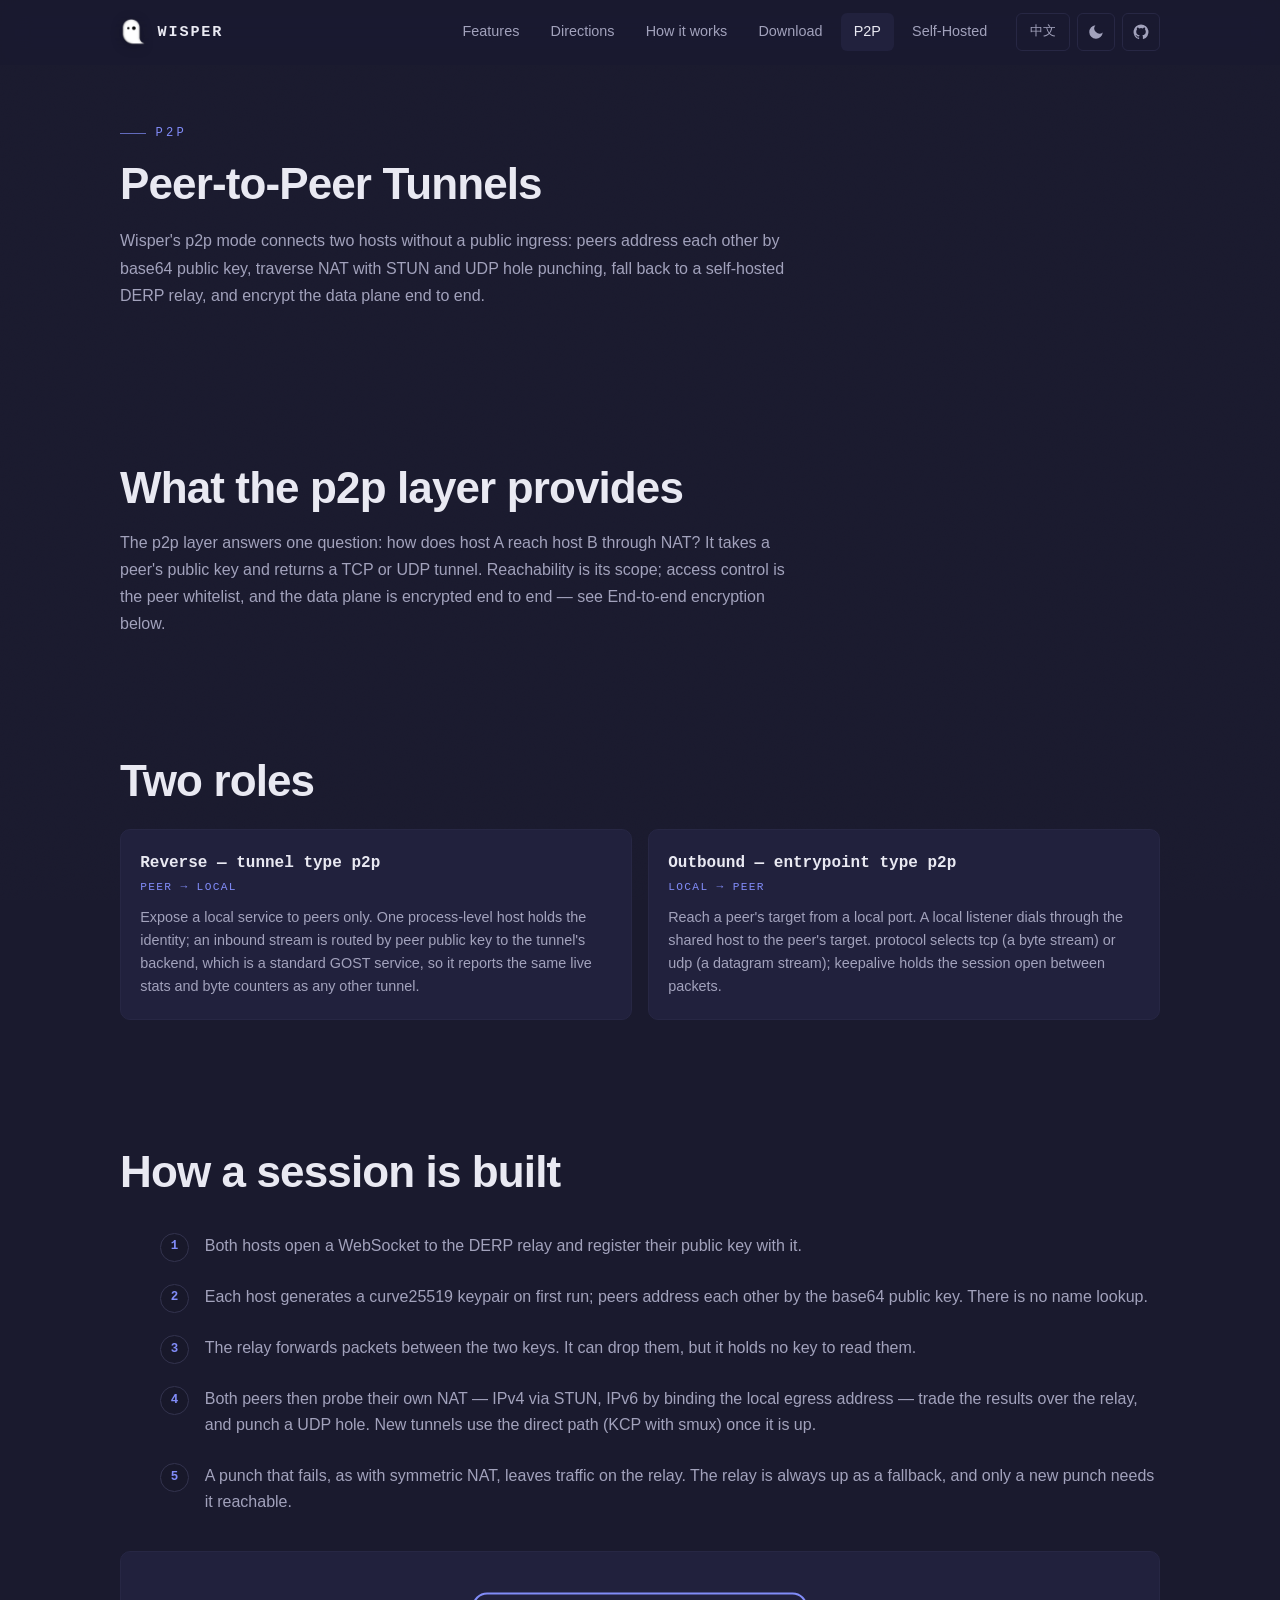
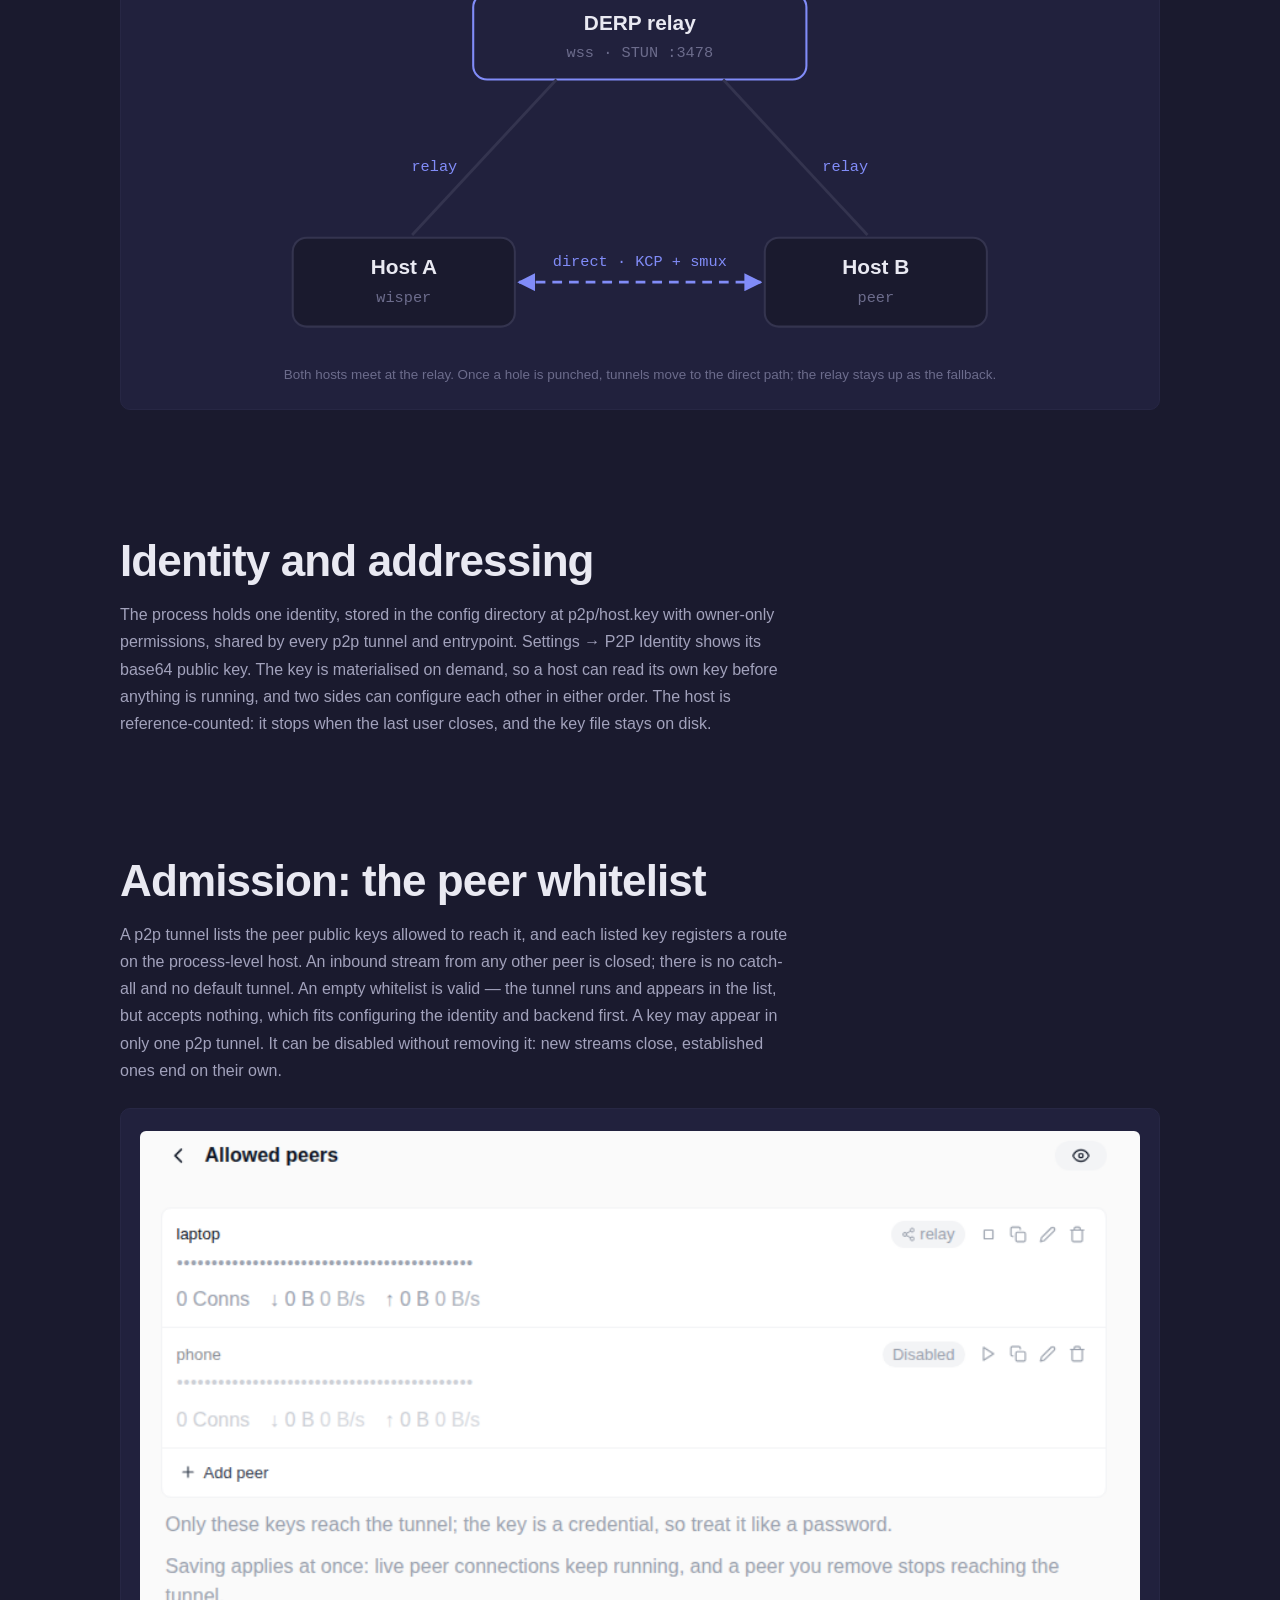
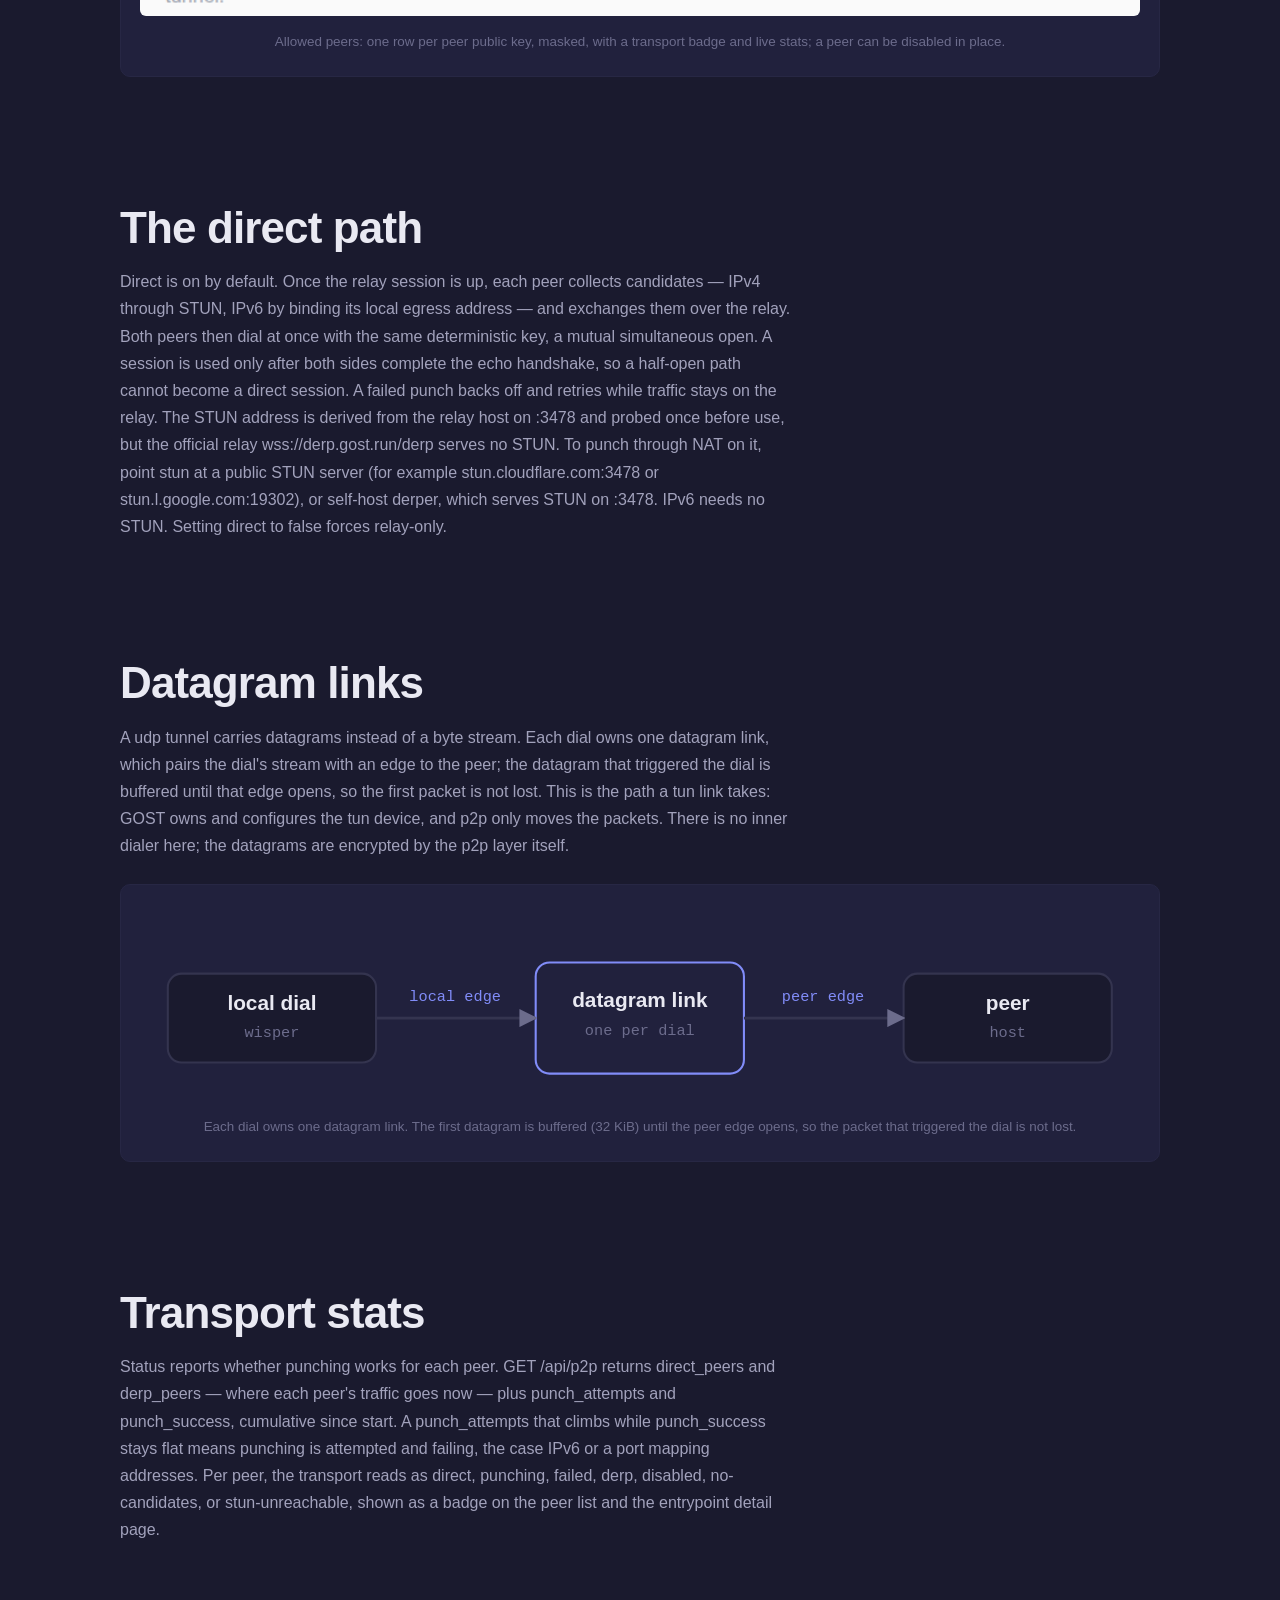
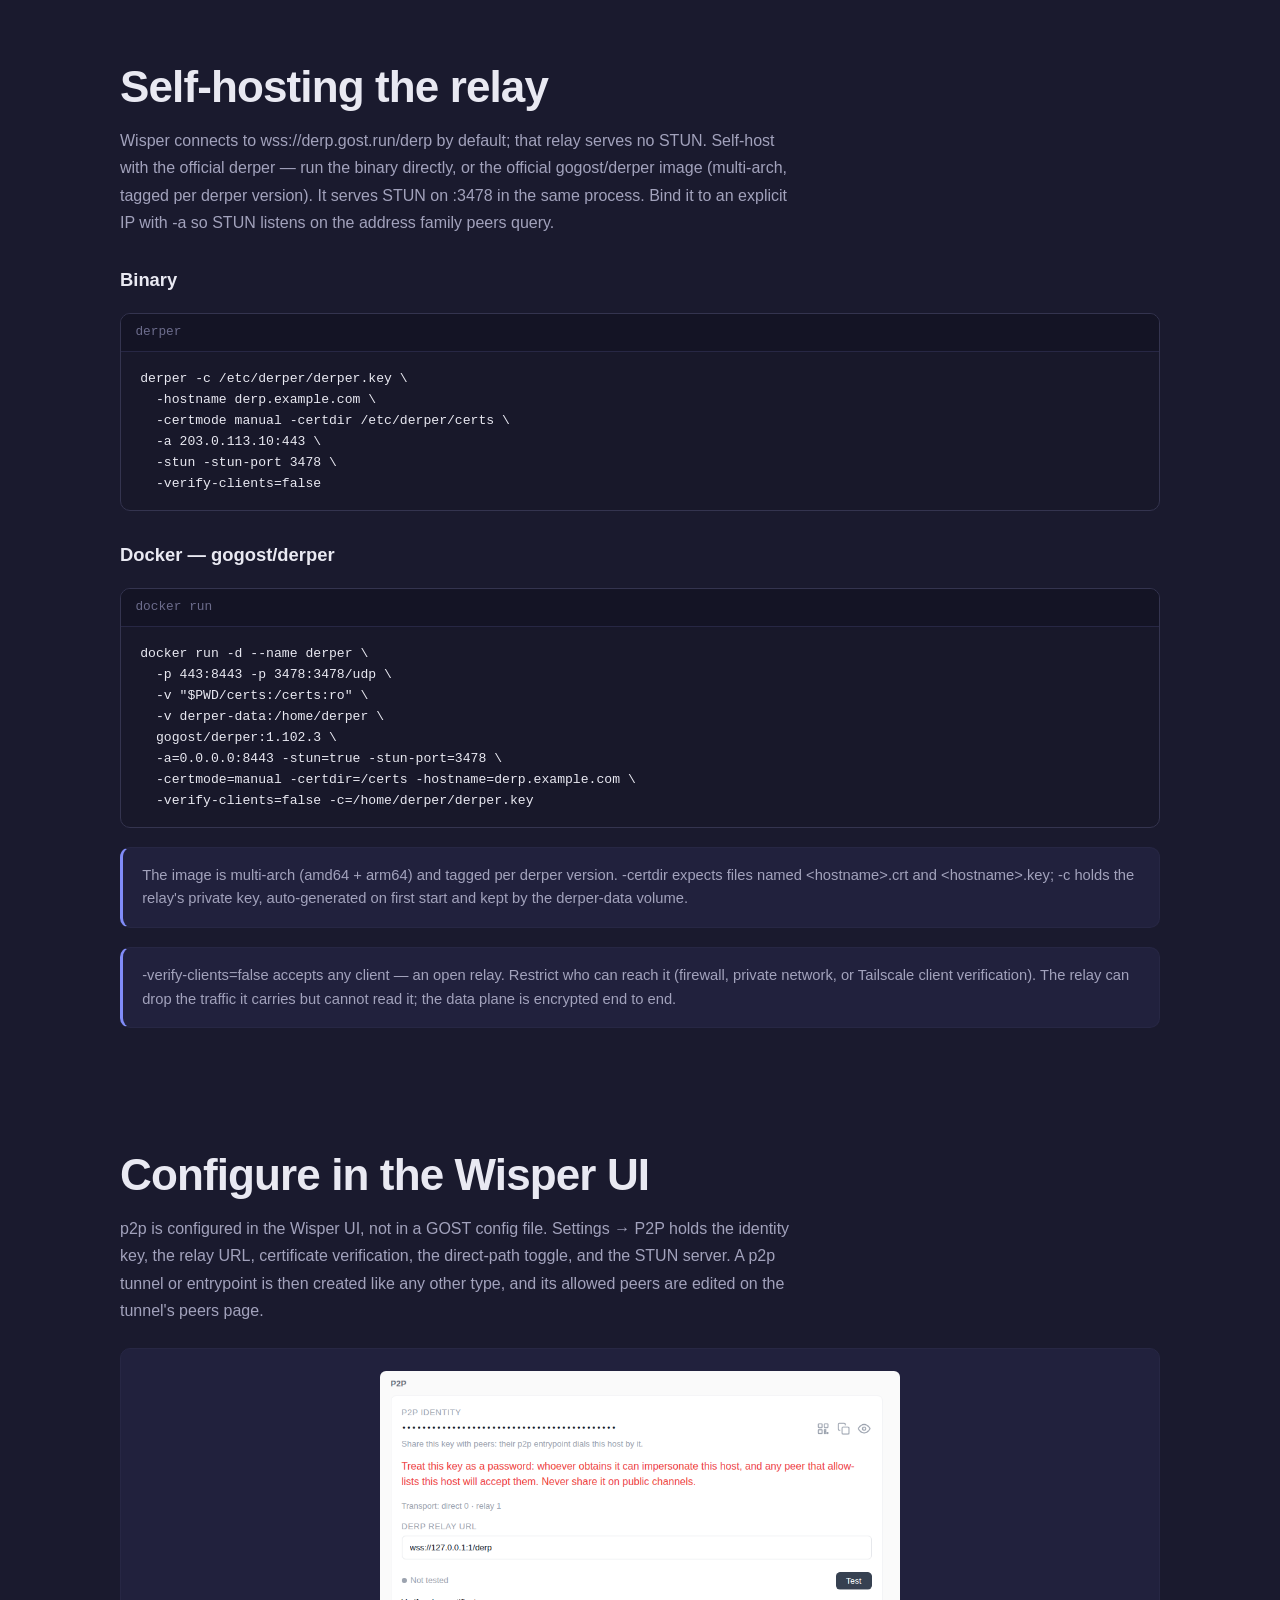
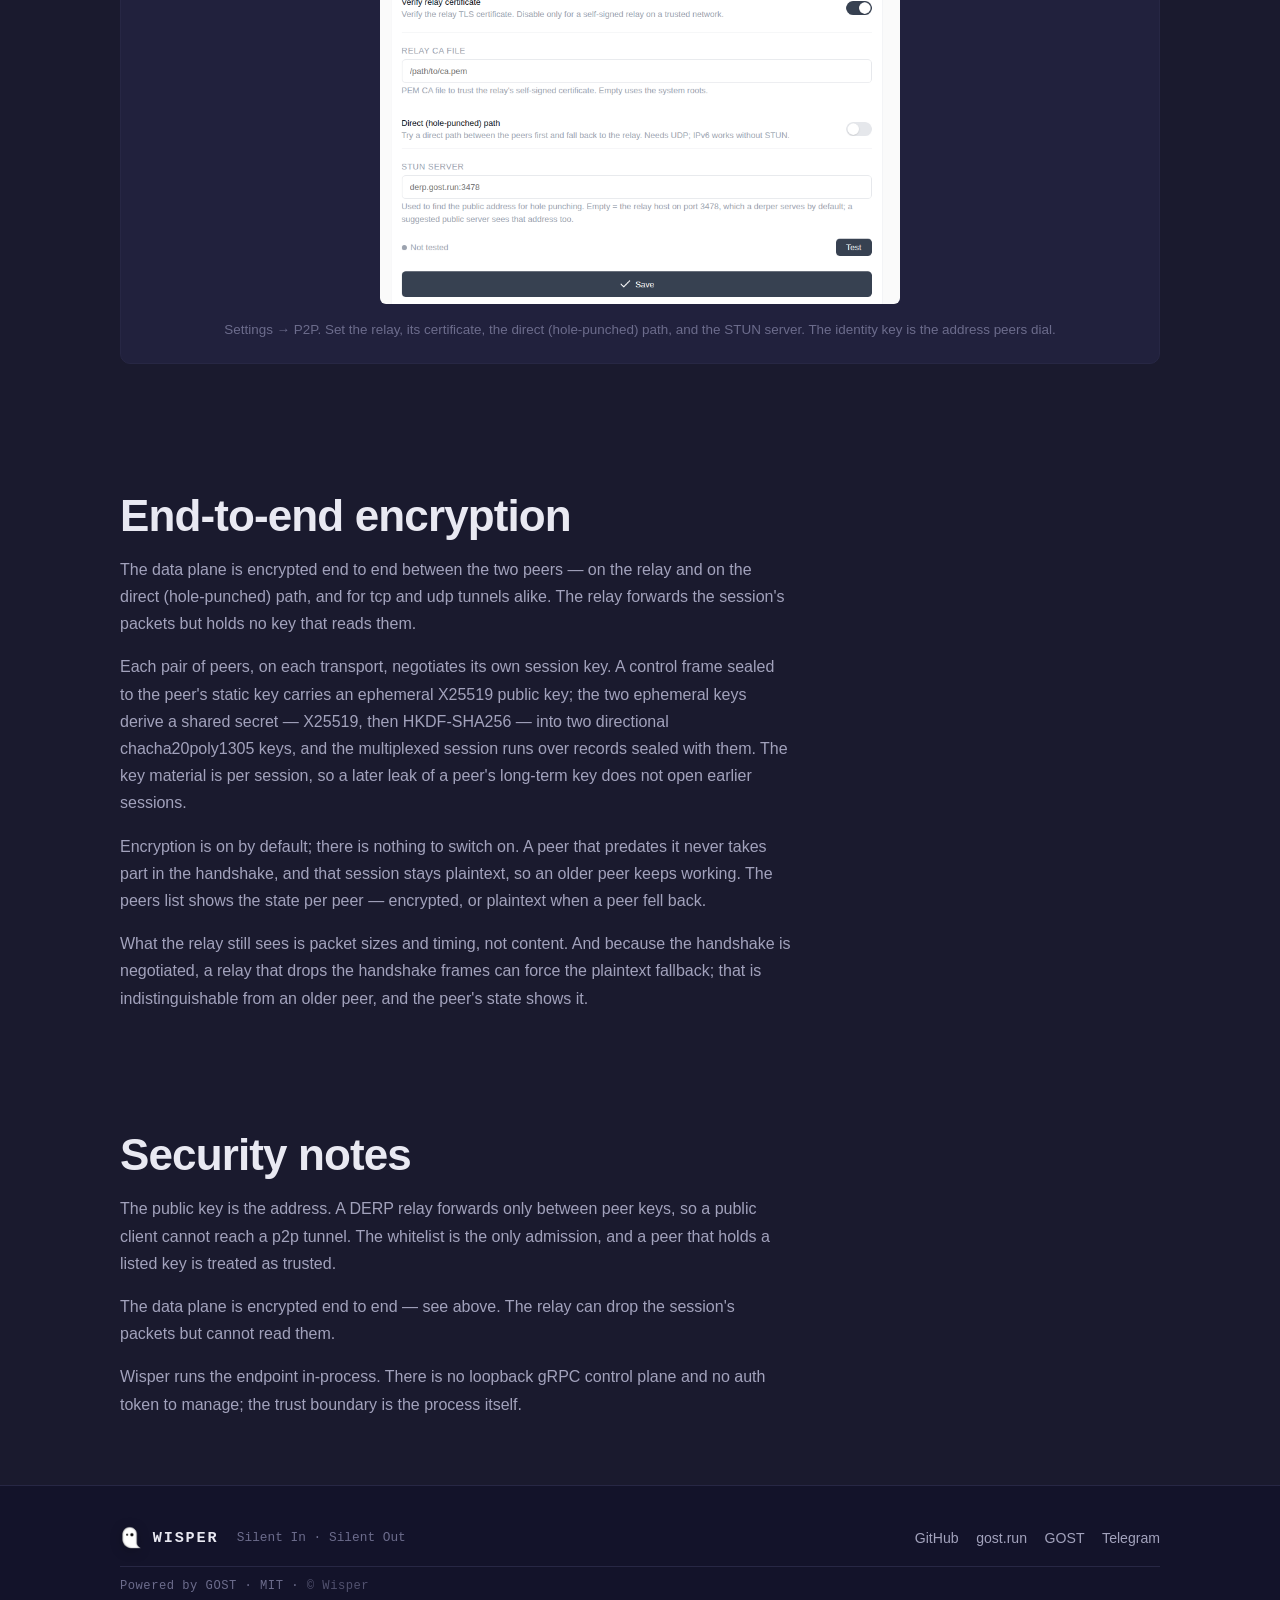
==== commit c1e274af: "p2p: document end-to-end encryption Add an "End-to-end encryption" section to the p2p page: the data" ====
--- a/p2p.html
+++ b/p2p.html
@@ -4,7 +4,7 @@
   <meta charset="UTF-8" />
   <meta name="viewport" content="width=device-width, initial-scale=1.0" />
   <title data-i18n="p2p.title">Peer-to-Peer Tunnels</title>
-  <meta name="description" data-i18n="p2p.desc" content="Wisper's p2p mode connects two hosts without a public ingress: peers address each other by base64 public key, traverse NAT with STUN and UDP hole punching, and fall back to a self-hosted DERP relay." />
+  <meta name="description" data-i18n="p2p.desc" content="Wisper's p2p mode connects two hosts without a public ingress: peers address each other by base64 public key, traverse NAT with STUN and UDP hole punching, fall back to a self-hosted DERP relay, and encrypt the data plane end to end." />
   <meta name="theme-color" content="#1a1a2e" />
 
   <!-- Open Graph -->
@@ -84,7 +84,7 @@
     <section class="section">
       <h2 class="section-title" data-i18n="p2p.what.title">What the p2p layer provides</h2>
       <div class="prose">
-        <p data-i18n="p2p.what.desc">The p2p layer answers one question: how does host A reach host B through NAT? It takes a peer's public key and returns a TCP or UDP tunnel. Reachability is its scope; access control and confidentiality belong to the layers above it. The relay and the hole-punched path carry plaintext, so a tunnel that needs confidentiality should run tls, mtls, or wss inside it.</p>
+        <p data-i18n="p2p.what.desc">The p2p layer answers one question: how does host A reach host B through NAT? It takes a peer's public key and returns a TCP or UDP tunnel. Reachability is its scope; access control is the peer whitelist, and the data plane is encrypted end to end — see End-to-end encryption below.</p>
       </div>
     </section>
 
@@ -180,7 +180,7 @@
     <section class="section">
       <h2 class="section-title" data-i18n="p2p.dgram.title">Datagram links</h2>
       <div class="prose">
-        <p data-i18n="p2p.dgram.desc">A udp tunnel carries datagrams instead of a byte stream. Each dial owns one datagram link, which pairs the dial's stream with an edge to the peer; the datagram that triggered the dial is buffered until that edge opens, so the first packet is not lost. This is the path a tun link takes: GOST owns and configures the tun device, and p2p only moves the packets. There is no inner dialer here, so the link is unencrypted — run it over a trusted path or add encryption above it.</p>
+        <p data-i18n="p2p.dgram.desc">A udp tunnel carries datagrams instead of a byte stream. Each dial owns one datagram link, which pairs the dial's stream with an edge to the peer; the datagram that triggered the dial is buffered until that edge opens, so the first packet is not lost. This is the path a tun link takes: GOST owns and configures the tun device, and p2p only moves the packets. There is no inner dialer here; the datagrams are encrypted by the p2p layer itself.</p>
       </div>
 
       <figure class="diagram">
@@ -267,12 +267,23 @@
       </figure>
     </section>
 
+    <!-- ───────────────────────── END-TO-END ENCRYPTION ───────────────────────── -->
+    <section class="section">
+      <h2 class="section-title" data-i18n="p2p.enc.title">End-to-end encryption</h2>
+      <div class="prose">
+        <p data-i18n="p2p.enc.desc">The data plane is encrypted end to end between the two peers — on the relay and on the direct (hole-punched) path, and for tcp and udp tunnels alike. The relay forwards the session's packets but holds no key that reads them.</p>
+        <p data-i18n="p2p.enc.how">Each pair of peers, on each transport, negotiates its own session key. A control frame sealed to the peer's static key carries an ephemeral X25519 public key; the two ephemeral keys derive a shared secret — X25519, then HKDF-SHA256 — into two directional chacha20poly1305 keys, and the multiplexed session runs over records sealed with them. The key material is per session, so a later leak of a peer's long-term key does not open earlier sessions.</p>
+        <p data-i18n="p2p.enc.on">Encryption is on by default; there is nothing to switch on. A peer that predates it never takes part in the handshake, and that session stays plaintext, so an older peer keeps working. The peers list shows the state per peer — encrypted, or plaintext when a peer fell back.</p>
+        <p data-i18n="p2p.enc.limits">What the relay still sees is packet sizes and timing, not content. And because the handshake is negotiated, a relay that drops the handshake frames can force the plaintext fallback; that is indistinguishable from an older peer, and the peer's state shows it.</p>
+      </div>
+    </section>
+
     <!-- ───────────────────────── SECURITY NOTES ───────────────────────── -->
     <section class="section">
       <h2 class="section-title" data-i18n="p2p.security.title">Security notes</h2>
       <div class="prose">
         <p data-i18n="p2p.security.1">The public key is the address. A DERP relay forwards only between peer keys, so a public client cannot reach a p2p tunnel. The whitelist is the only admission, and a peer that holds a listed key is treated as trusted.</p>
-        <p data-i18n="p2p.security.2">The data plane is plaintext. Neither the relay nor the hole-punched KCP path adds transport crypto; confidentiality sits one layer up in the inner dialer.</p>
+        <p data-i18n="p2p.security.2">The data plane is encrypted end to end — see above. The relay can drop the session's packets but cannot read them.</p>
         <p data-i18n="p2p.security.3">Wisper runs the endpoint in-process. There is no loopback gRPC control plane and no auth token to manage; the trust boundary is the process itself.</p>
       </div>
     </section>
--- a/css/style.css
+++ b/css/style.css
@@ -411,8 +411,18 @@
   .stat:nth-child(2) { border-right: none; }
   .stat:nth-child(1), .stat:nth-child(2) { border-bottom: 1px solid var(--border-sub); }
 }
+@media (max-width: 860px) {
+  .nav-inner { flex-wrap: wrap; row-gap: .5rem; }
+  .nav-tools { order: 2; }
+  .nav-links {
+    order: 3; width: 100%;
+    overflow-x: auto; -webkit-overflow-scrolling: touch;
+    scrollbar-width: none;
+  }
+  .nav-links::-webkit-scrollbar { display: none; }
+  .nav-links a { white-space: nowrap; }
+}
 @media (max-width: 640px) {
-  .nav-links { display: none; }
   .cards { grid-template-columns: 1fr; }
   .steps { grid-template-columns: 1fr; gap: 1.6rem; }
   .steps::before { display: none; }
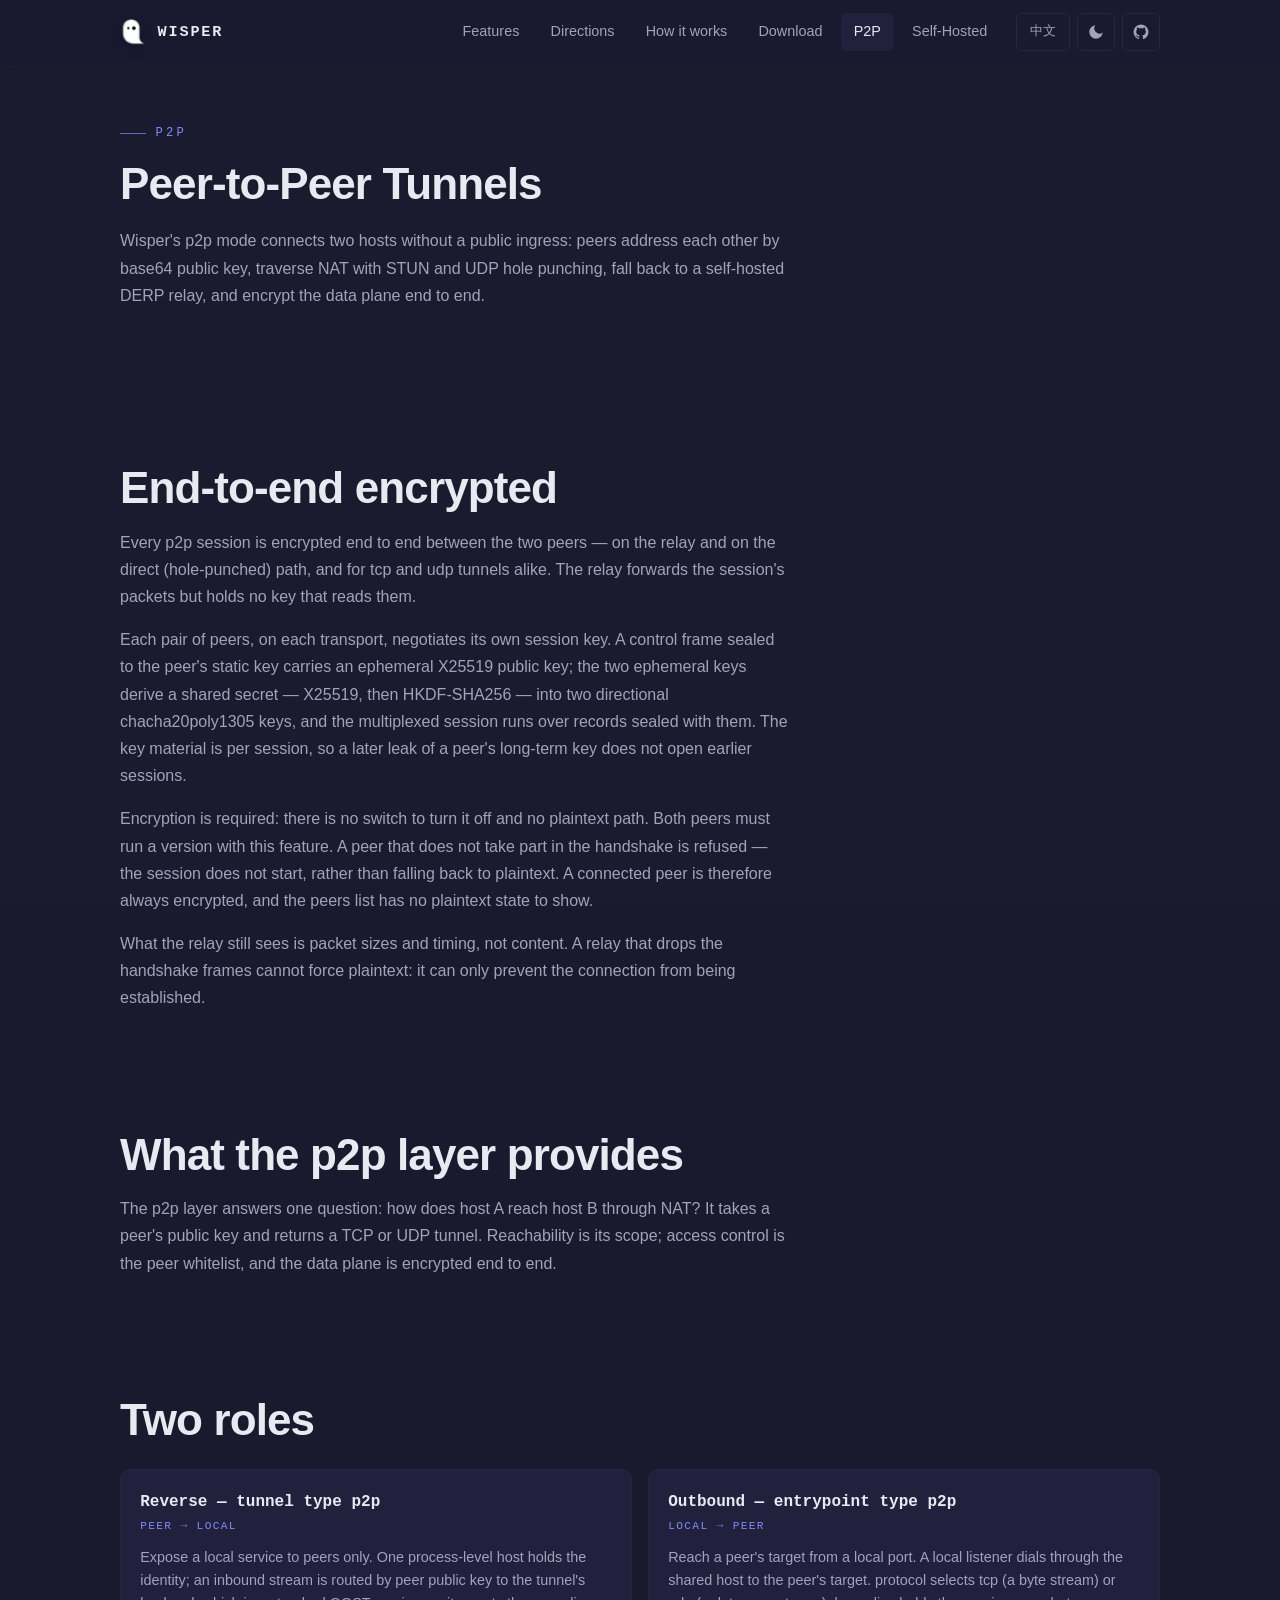
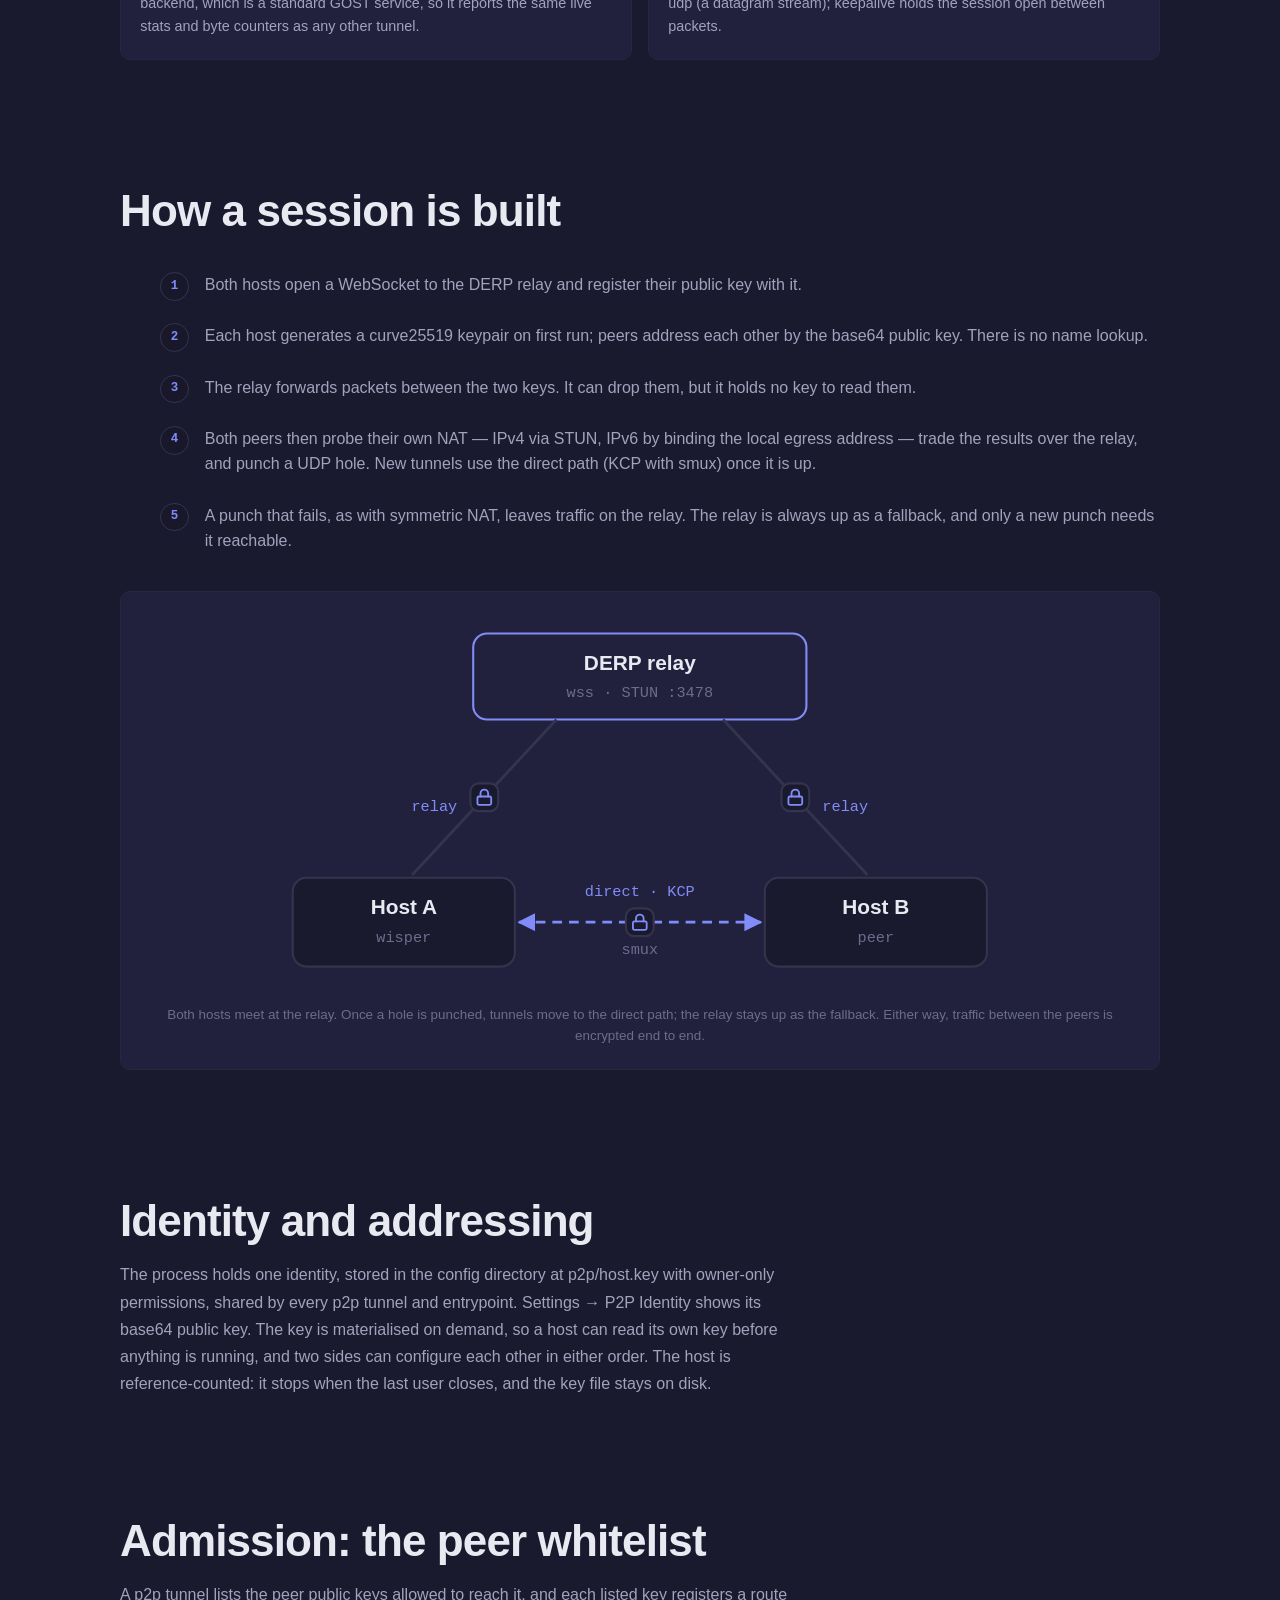
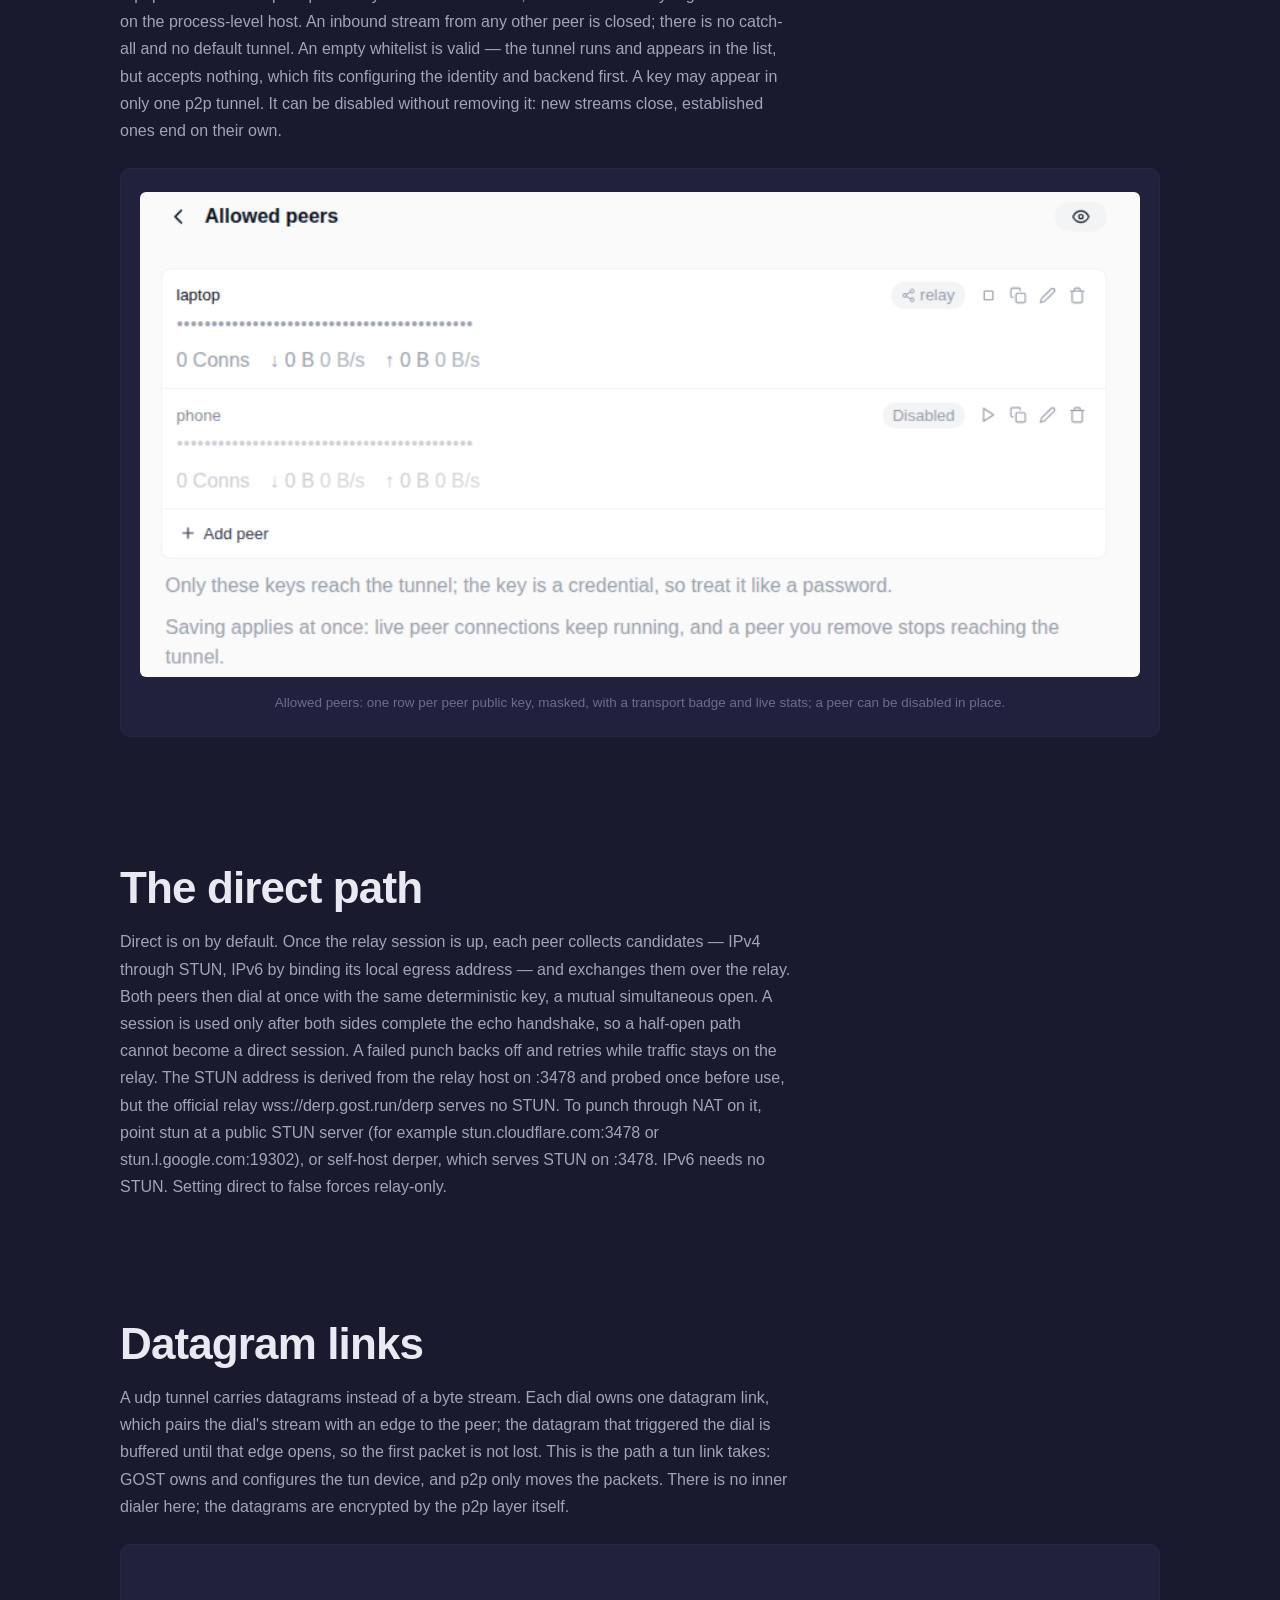
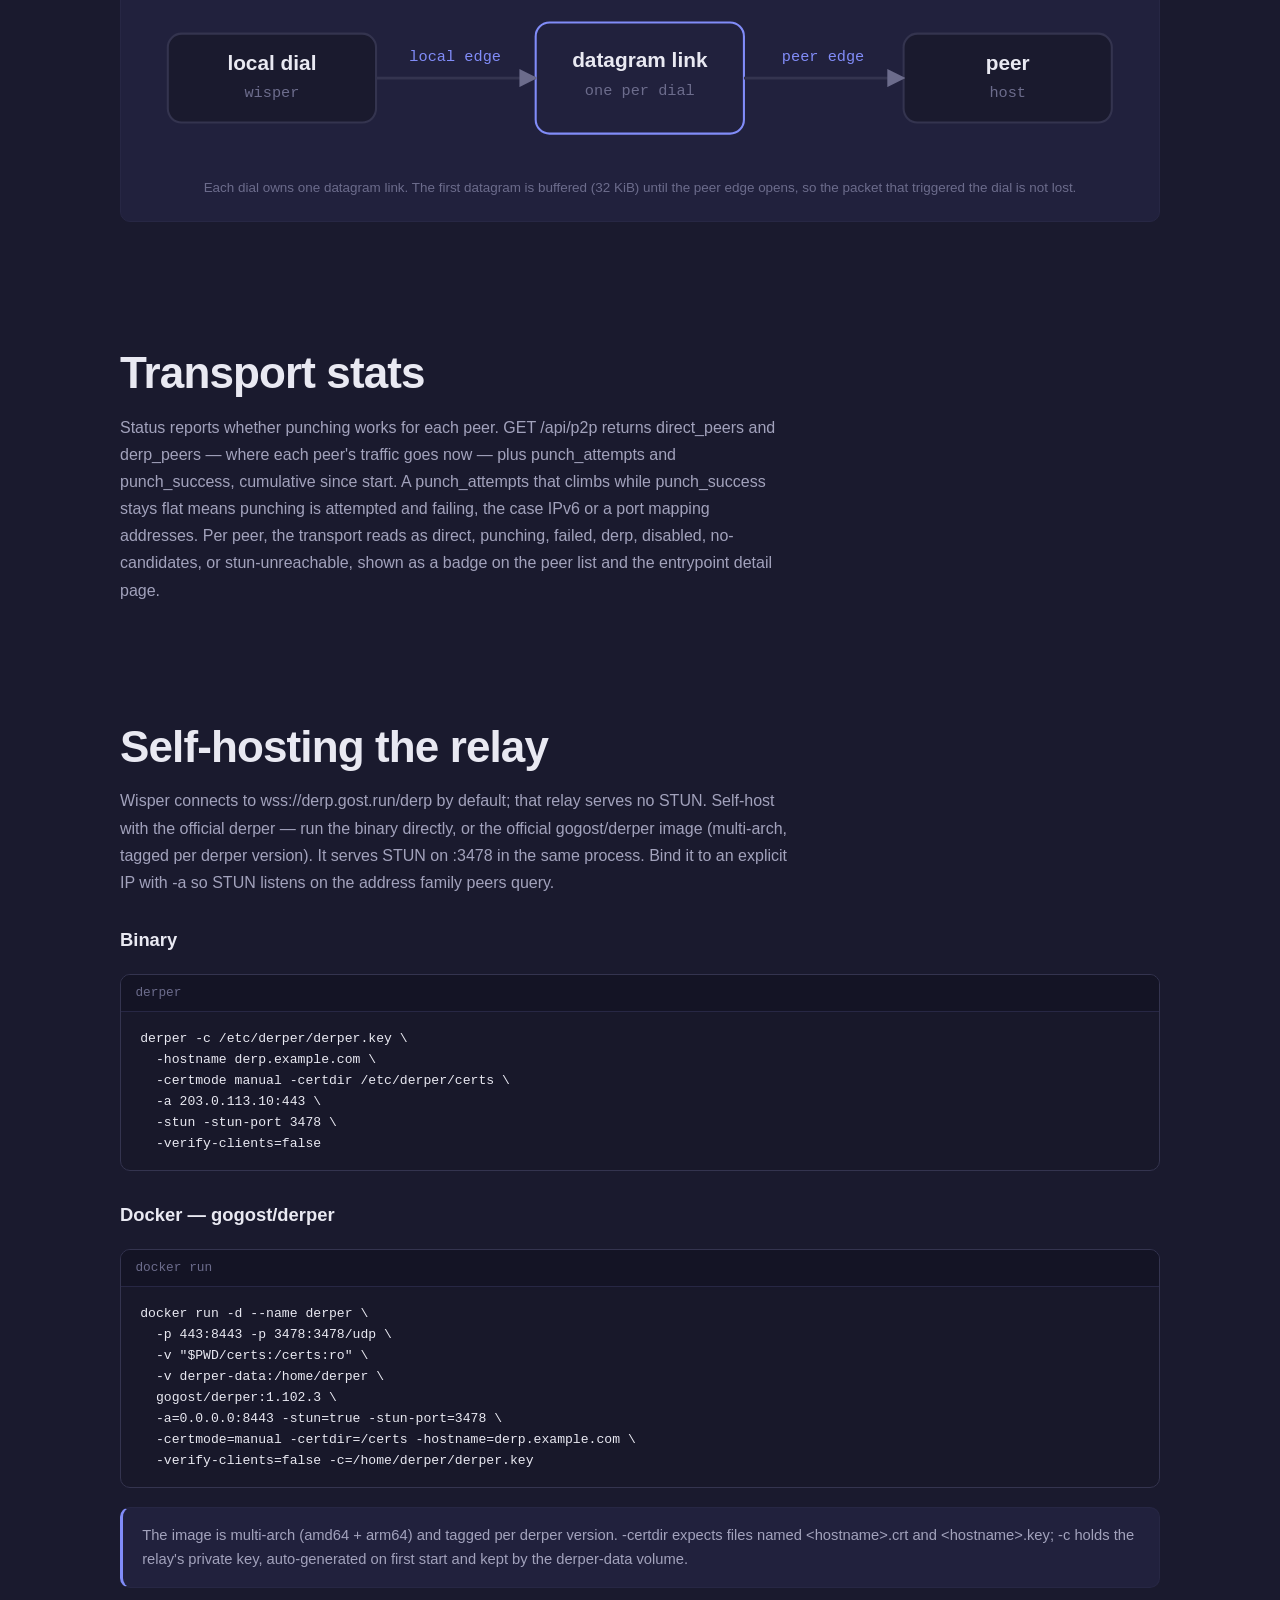
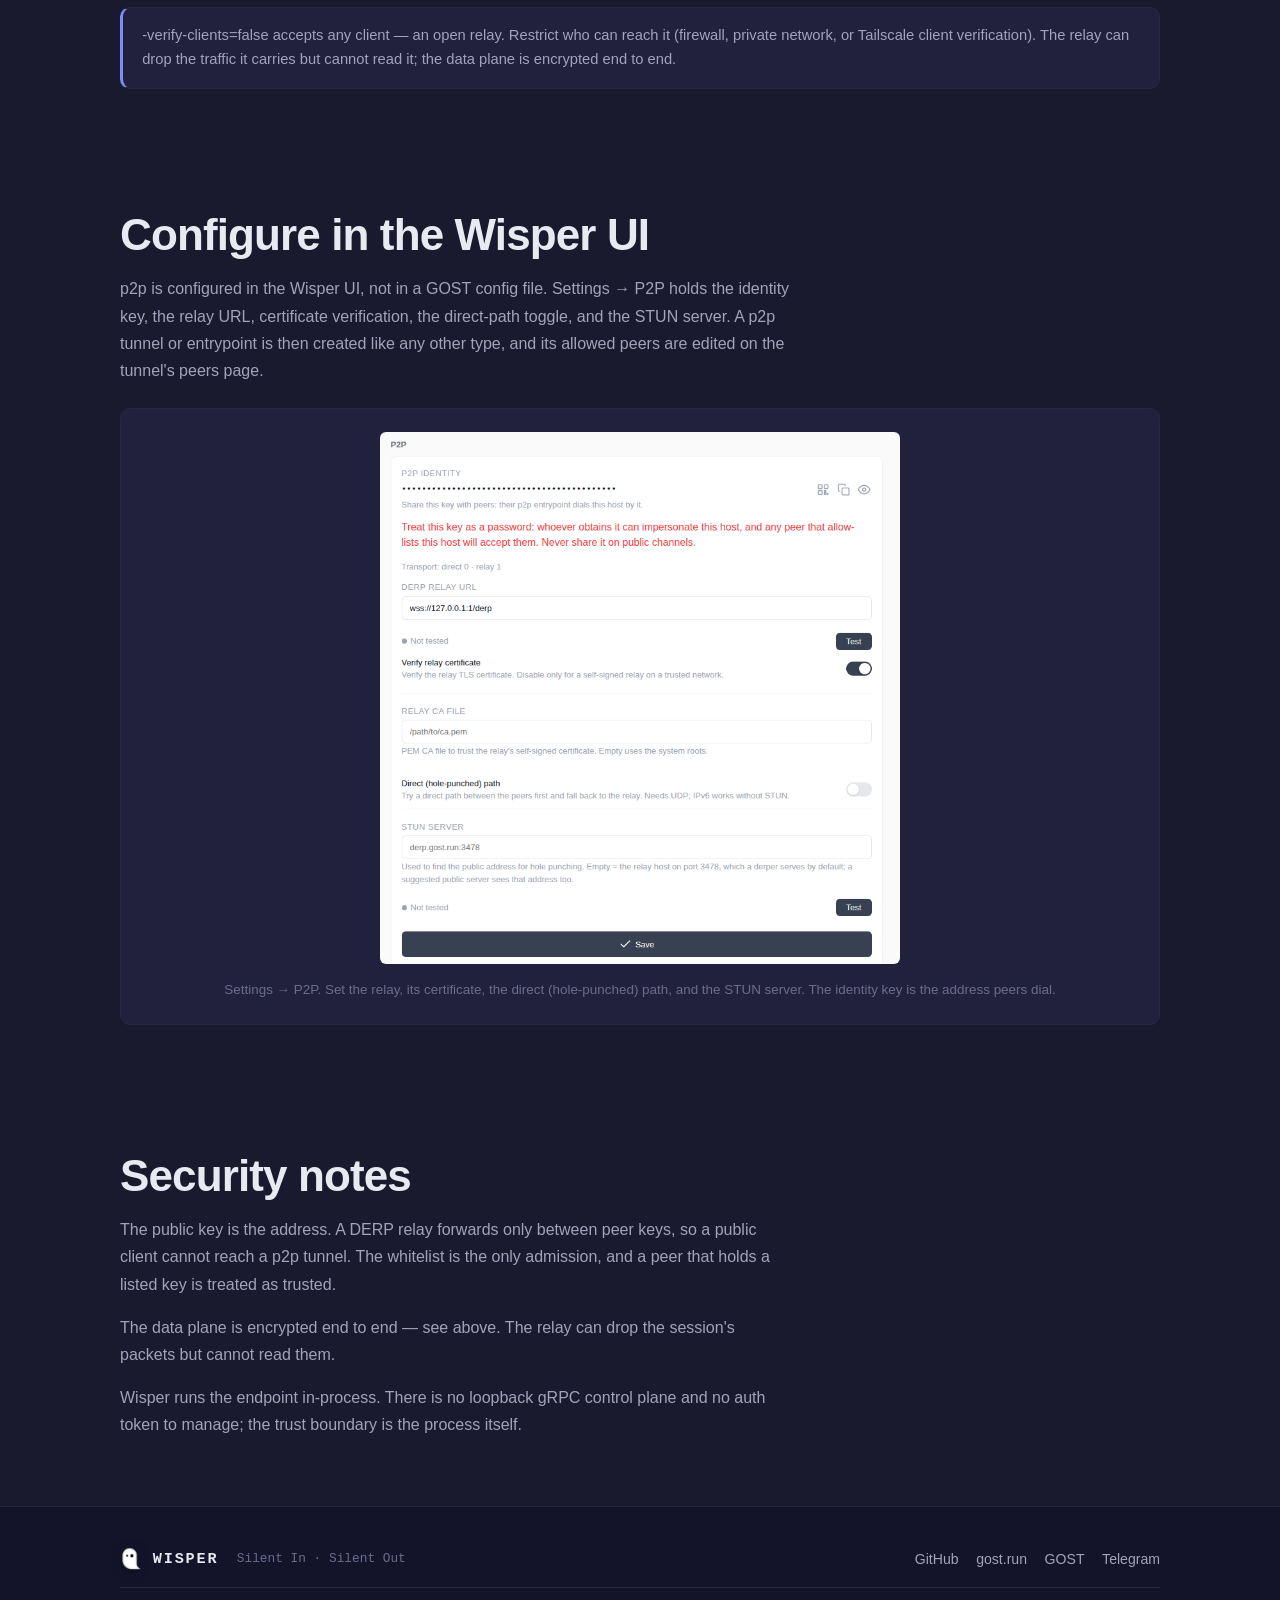
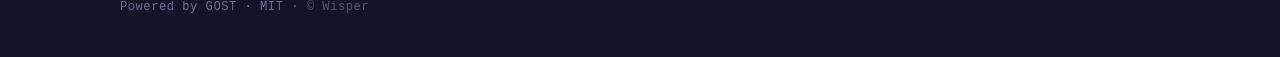
==== commit 54af70d1: "p2p: lead with end-to-end encryption; mark every leg in the session diagram - move the encryption se" ====
--- a/p2p.html
+++ b/p2p.html
@@ -75,16 +75,27 @@
         <p class="eyebrow" data-i18n="nav.p2p">P2P</p>
         <h1 class="section-title" data-i18n="p2p.title">Peer-to-Peer Tunnels</h1>
         <div class="prose" style="margin-top: 1.2rem">
-          <p data-i18n="p2p.desc">Wisper's p2p mode connects two hosts without a public ingress: peers address each other by base64 public key, traverse NAT with STUN and UDP hole punching, and fall back to a self-hosted DERP relay.</p>
+          <p data-i18n="p2p.desc">Wisper's p2p mode connects two hosts without a public ingress: peers address each other by base64 public key, traverse NAT with STUN and UDP hole punching, fall back to a self-hosted DERP relay, and encrypt the data plane end to end.</p>
         </div>
       </header>
     </section>
 
+    <!-- ───────────────────────── END-TO-END ENCRYPTION ───────────────────────── -->
+    <section class="section">
+      <h2 class="section-title" data-i18n="p2p.enc.title">End-to-end encrypted</h2>
+      <div class="prose">
+        <p data-i18n="p2p.enc.desc">Every p2p session is encrypted end to end between the two peers — on the relay and on the direct (hole-punched) path, and for tcp and udp tunnels alike. The relay forwards the session's packets but holds no key that reads them.</p>
+        <p data-i18n="p2p.enc.how">Each pair of peers, on each transport, negotiates its own session key. A control frame sealed to the peer's static key carries an ephemeral X25519 public key; the two ephemeral keys derive a shared secret — X25519, then HKDF-SHA256 — into two directional chacha20poly1305 keys, and the multiplexed session runs over records sealed with them. The key material is per session, so a later leak of a peer's long-term key does not open earlier sessions.</p>
+        <p data-i18n="p2p.enc.on">Encryption is required: there is no switch to turn it off and no plaintext path. Both peers must run a version with this feature. A peer that does not take part in the handshake is refused — the session does not start, rather than falling back to plaintext. A connected peer is therefore always encrypted, and the peers list has no plaintext state to show.</p>
+        <p data-i18n="p2p.enc.limits">What the relay still sees is packet sizes and timing, not content. A relay that drops the handshake frames cannot force plaintext: it can only prevent the connection from being established.</p>
+      </div>
+    </section>
+
     <!-- ───────────────────────── WHAT IT PROVIDES ───────────────────────── -->
     <section class="section">
       <h2 class="section-title" data-i18n="p2p.what.title">What the p2p layer provides</h2>
       <div class="prose">
-        <p data-i18n="p2p.what.desc">The p2p layer answers one question: how does host A reach host B through NAT? It takes a peer's public key and returns a TCP or UDP tunnel. Reachability is its scope; access control is the peer whitelist, and the data plane is encrypted end to end — see End-to-end encryption below.</p>
+        <p data-i18n="p2p.what.desc">The p2p layer answers one question: how does host A reach host B through NAT? It takes a peer's public key and returns a TCP or UDP tunnel. Reachability is its scope; access control is the peer whitelist, and the data plane is encrypted end to end.</p>
       </div>
     </section>
 
@@ -117,7 +128,7 @@
       </ol>
 
       <figure class="diagram">
-        <svg viewBox="0 0 720 270" role="img" aria-label="Host A and Host B both reach a DERP relay over WebSocket; once a hole is punched, a direct KCP path carries tunnels between them.">
+        <svg viewBox="0 0 720 270" role="img" aria-label="Host A and Host B both reach a DERP relay over WebSocket; once a hole is punched, a direct KCP path carries tunnels between them. The session is multiplexed with smux and encrypted end to end on every leg — relay and direct alike.">
           <defs>
             <marker id="p2p-ah-relay" viewBox="0 0 10 10" refX="9" refY="5" markerWidth="6.5" markerHeight="6.5" orient="auto-start-reverse">
               <path d="M0 0 L10 5 L0 10 z" class="dgm-head-accent" />
@@ -133,6 +144,18 @@
           <text class="dgm-tag" x="212" y="142" text-anchor="middle">relay</text>
           <text class="dgm-tag" x="508" y="142" text-anchor="middle">relay</text>
 
+          <!-- the relay legs carry ciphertext too: the relay only ever sees sealed records -->
+          <rect class="dgm-lock-badge" x="238" y="122" width="20" height="20" rx="6" />
+          <g class="dgm-lock" transform="translate(248 132) scale(0.55) translate(-12 -12)">
+            <rect x="3" y="11" width="18" height="11" rx="2" ry="2" />
+            <path d="M7 11V7a5 5 0 0 1 10 0v4" />
+          </g>
+          <rect class="dgm-lock-badge" x="462" y="122" width="20" height="20" rx="6" />
+          <g class="dgm-lock" transform="translate(472 132) scale(0.55) translate(-12 -12)">
+            <rect x="3" y="11" width="18" height="11" rx="2" ry="2" />
+            <path d="M7 11V7a5 5 0 0 1 10 0v4" />
+          </g>
+
           <rect class="dgm-box" x="110" y="190" width="160" height="64" rx="10" />
           <text class="dgm-title" x="190" y="216" text-anchor="middle">Host A</text>
           <text class="dgm-sub" x="190" y="236" text-anchor="middle">wisper</text>
@@ -142,9 +165,17 @@
           <text class="dgm-sub" x="530" y="236" text-anchor="middle">peer</text>
 
           <line class="dgm-direct" x1="273" y1="222" x2="447" y2="222" marker-start="url(#p2p-ah-relay)" marker-end="url(#p2p-ah-relay)" />
-          <text class="dgm-tag" x="360" y="210" text-anchor="middle">direct · KCP + smux</text>
+          <text class="dgm-tag" x="360" y="203" text-anchor="middle">direct · KCP</text>
+
+          <!-- the peer-to-peer rail: smux multiplexes the session, sealed end to end -->
+          <rect class="dgm-lock-badge" x="350" y="212" width="20" height="20" rx="6" />
+          <g class="dgm-lock" transform="translate(360 222) scale(0.55) translate(-12 -12)">
+            <rect x="3" y="11" width="18" height="11" rx="2" ry="2" />
+            <path d="M7 11V7a5 5 0 0 1 10 0v4" />
+          </g>
+          <text class="dgm-sub" x="360" y="245" text-anchor="middle">smux</text>
         </svg>
-        <figcaption class="diagram-cap" data-i18n="p2p.fig.session.cap">Both hosts meet at the relay. Once a hole is punched, tunnels move to the direct path; the relay stays up as the fallback.</figcaption>
+        <figcaption class="diagram-cap" data-i18n="p2p.fig.session.cap">Both hosts meet at the relay. Once a hole is punched, tunnels move to the direct path; the relay stays up as the fallback. Either way, traffic between the peers is encrypted end to end.</figcaption>
       </figure>
     </section>
 
@@ -267,17 +298,6 @@
       </figure>
     </section>
 
-    <!-- ───────────────────────── END-TO-END ENCRYPTION ───────────────────────── -->
-    <section class="section">
-      <h2 class="section-title" data-i18n="p2p.enc.title">End-to-end encryption</h2>
-      <div class="prose">
-        <p data-i18n="p2p.enc.desc">The data plane is encrypted end to end between the two peers — on the relay and on the direct (hole-punched) path, and for tcp and udp tunnels alike. The relay forwards the session's packets but holds no key that reads them.</p>
-        <p data-i18n="p2p.enc.how">Each pair of peers, on each transport, negotiates its own session key. A control frame sealed to the peer's static key carries an ephemeral X25519 public key; the two ephemeral keys derive a shared secret — X25519, then HKDF-SHA256 — into two directional chacha20poly1305 keys, and the multiplexed session runs over records sealed with them. The key material is per session, so a later leak of a peer's long-term key does not open earlier sessions.</p>
-        <p data-i18n="p2p.enc.on">Encryption is on by default; there is nothing to switch on. A peer that predates it never takes part in the handshake, and that session stays plaintext, so an older peer keeps working. The peers list shows the state per peer — encrypted, or plaintext when a peer fell back.</p>
-        <p data-i18n="p2p.enc.limits">What the relay still sees is packet sizes and timing, not content. And because the handshake is negotiated, a relay that drops the handshake frames can force the plaintext fallback; that is indistinguishable from an older peer, and the peer's state shows it.</p>
-      </div>
-    </section>
-
     <!-- ───────────────────────── SECURITY NOTES ───────────────────────── -->
     <section class="section">
       <h2 class="section-title" data-i18n="p2p.security.title">Security notes</h2>
--- a/css/style.css
+++ b/css/style.css
@@ -581,6 +581,8 @@
 .dgm-title { fill: var(--text); font-family: var(--font-sans); font-size: 15px; font-weight: 600; }
 .dgm-sub { fill: var(--text-3); font-family: var(--font-mono); font-size: 11px; }
 .dgm-tag { fill: var(--accent); font-family: var(--font-mono); font-size: 11px; }
+.dgm-lock-badge { fill: var(--bg); stroke: var(--border); stroke-width: 1.5; }
+.dgm-lock { stroke: var(--accent); fill: none; stroke-width: 2.4; stroke-linecap: round; stroke-linejoin: round; }
 
 /* Responsive: service grid collapse */
 @media (max-width: 980px) {
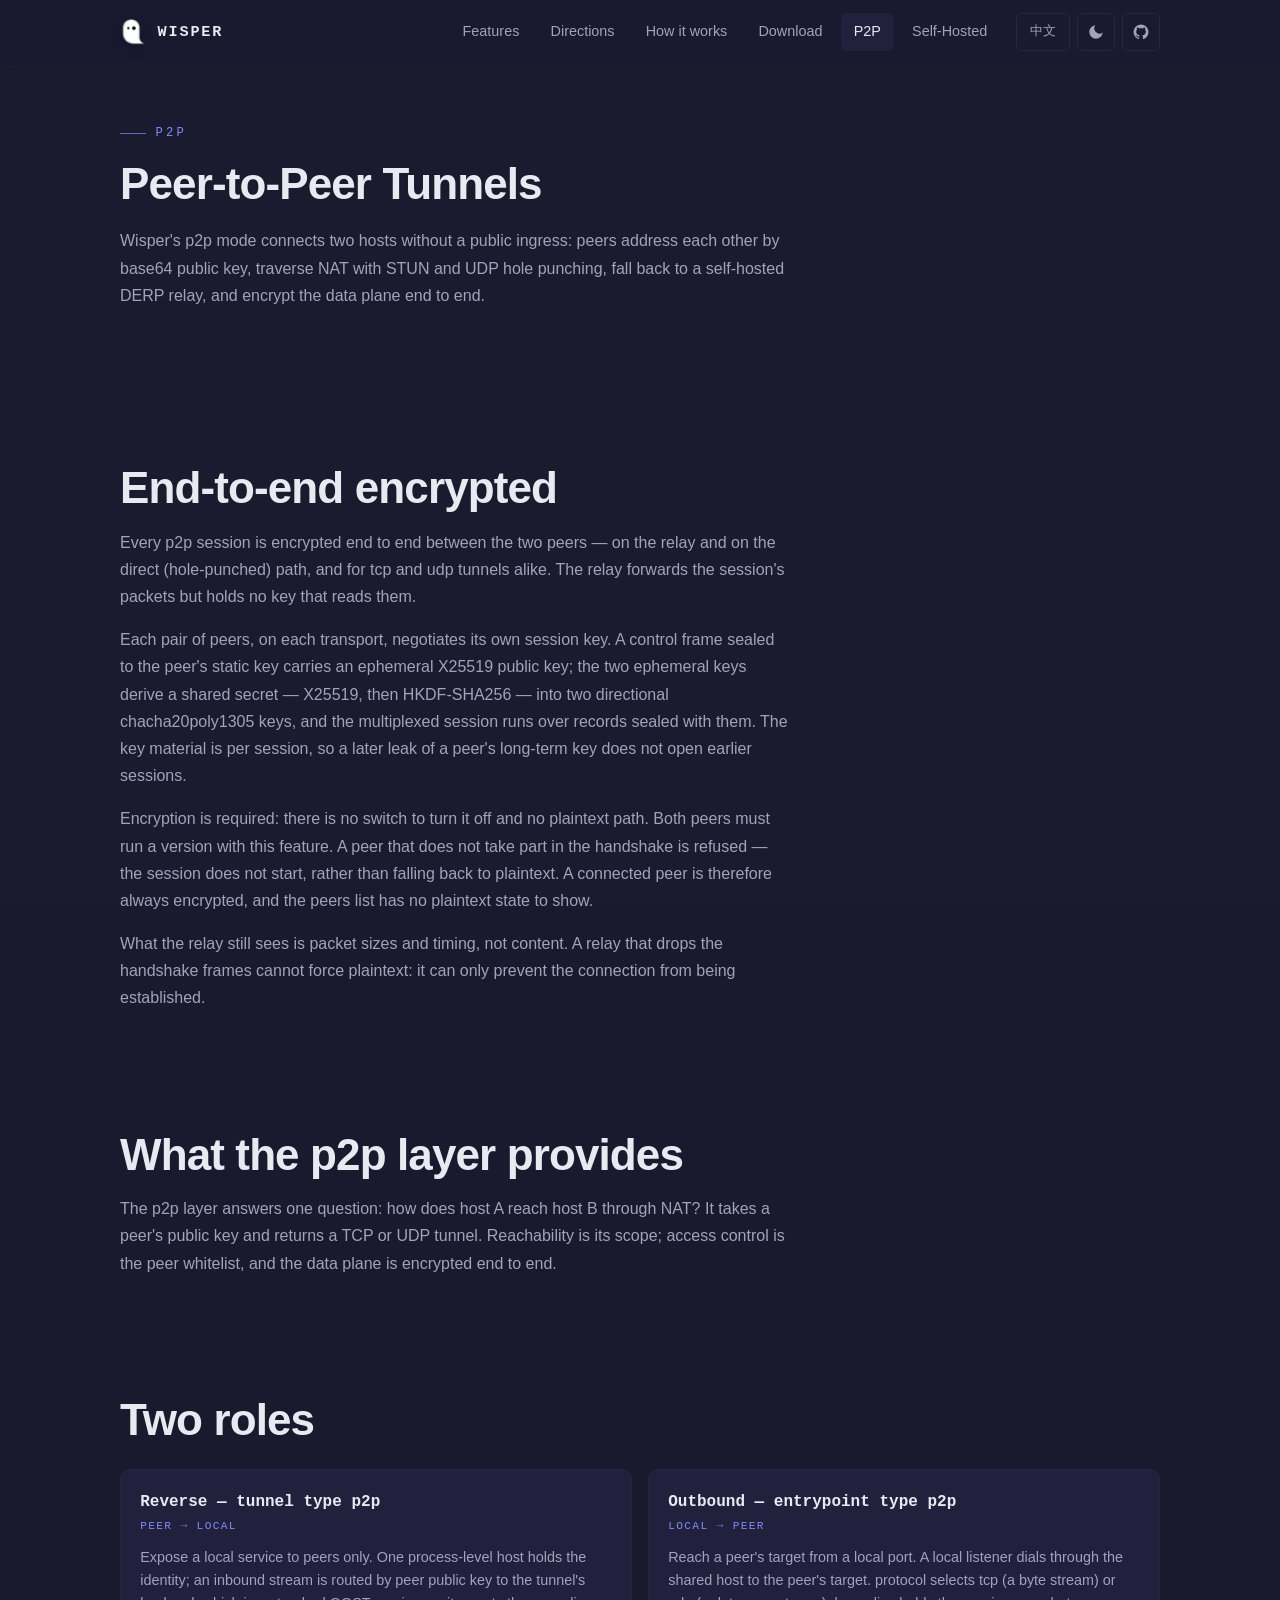
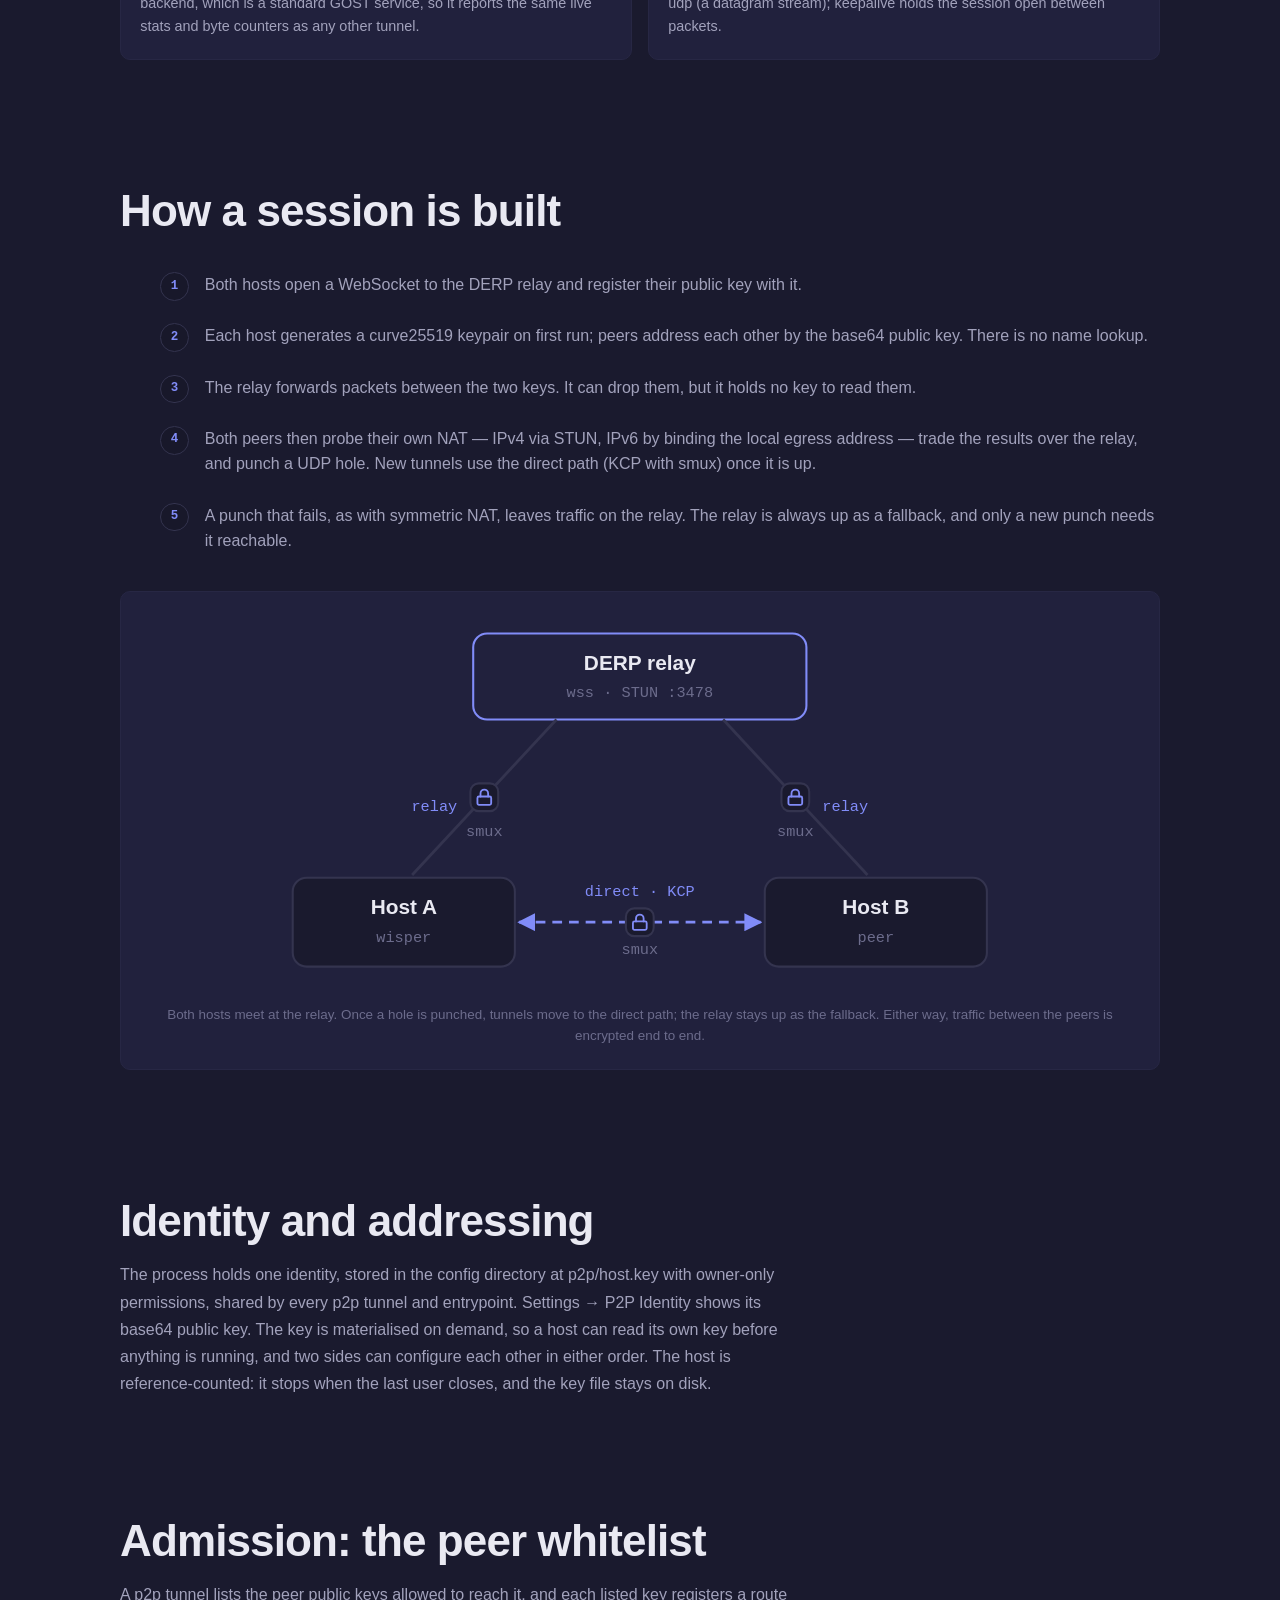
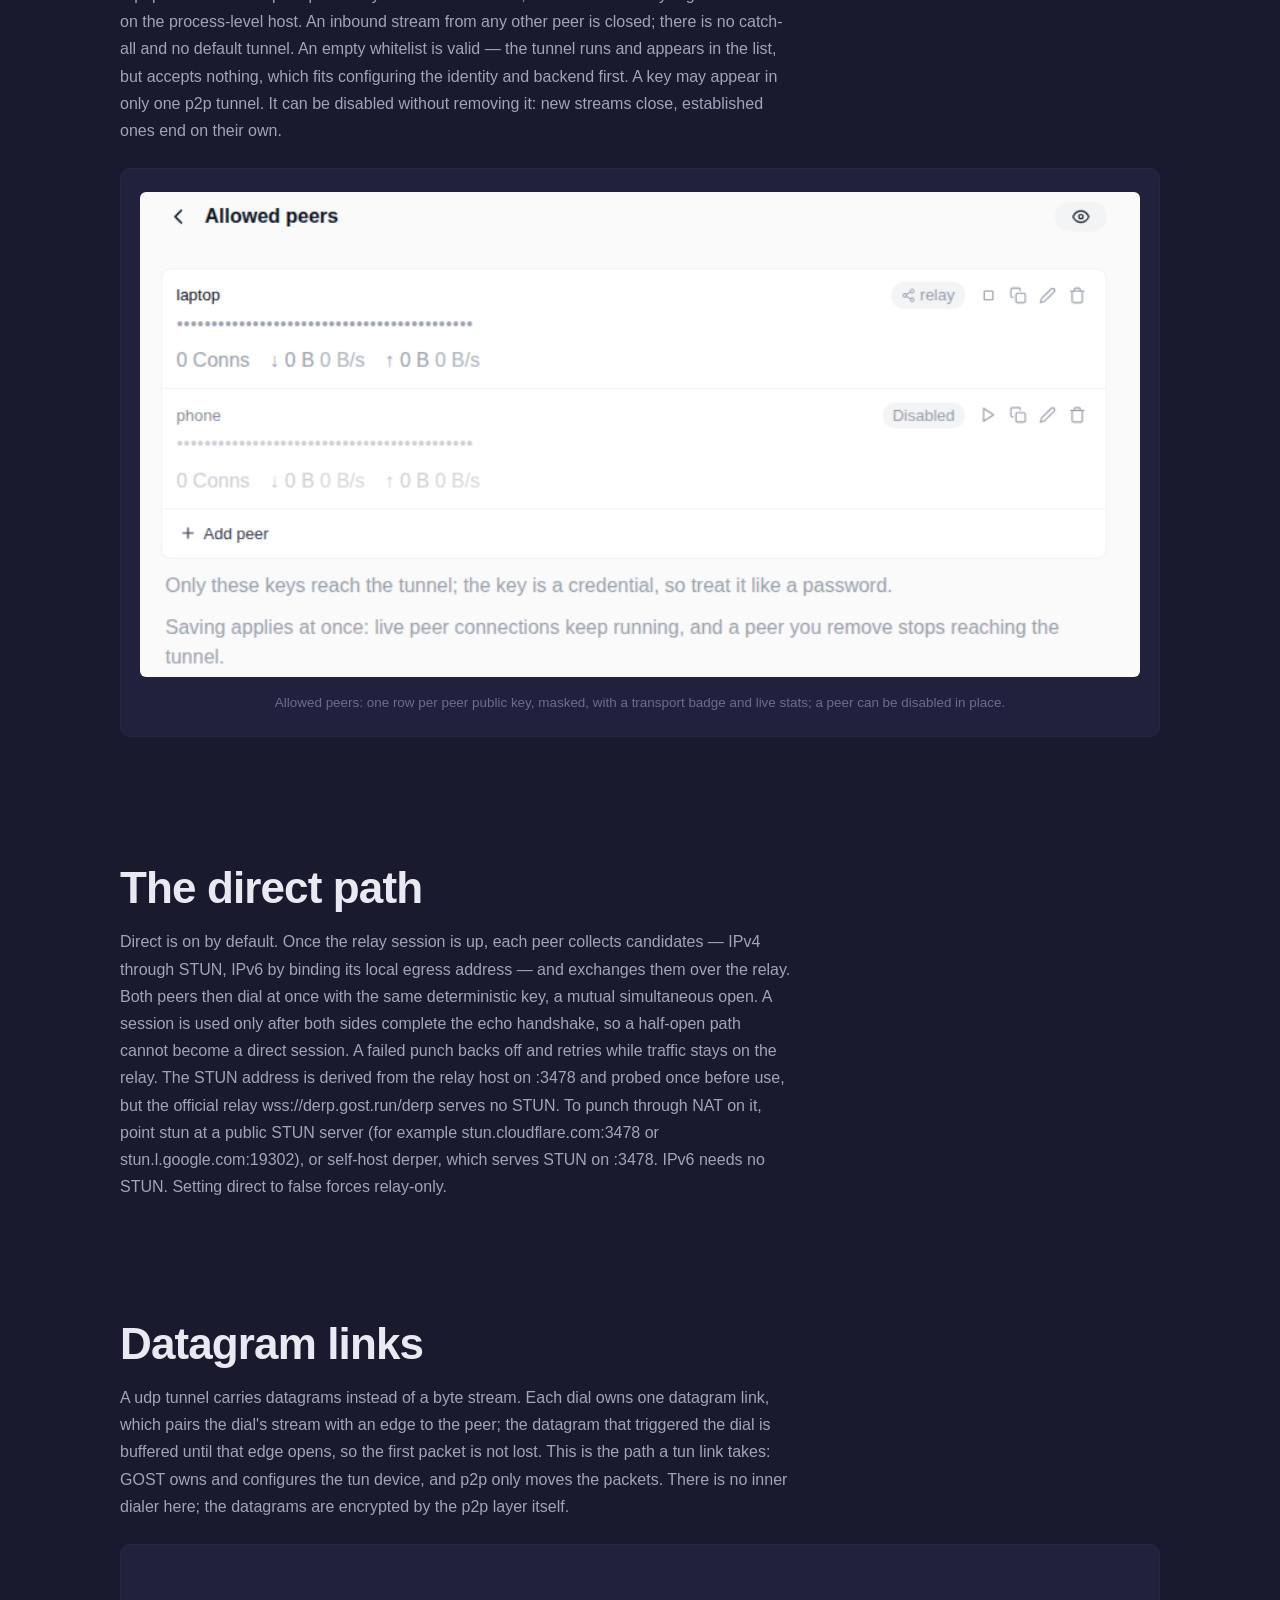
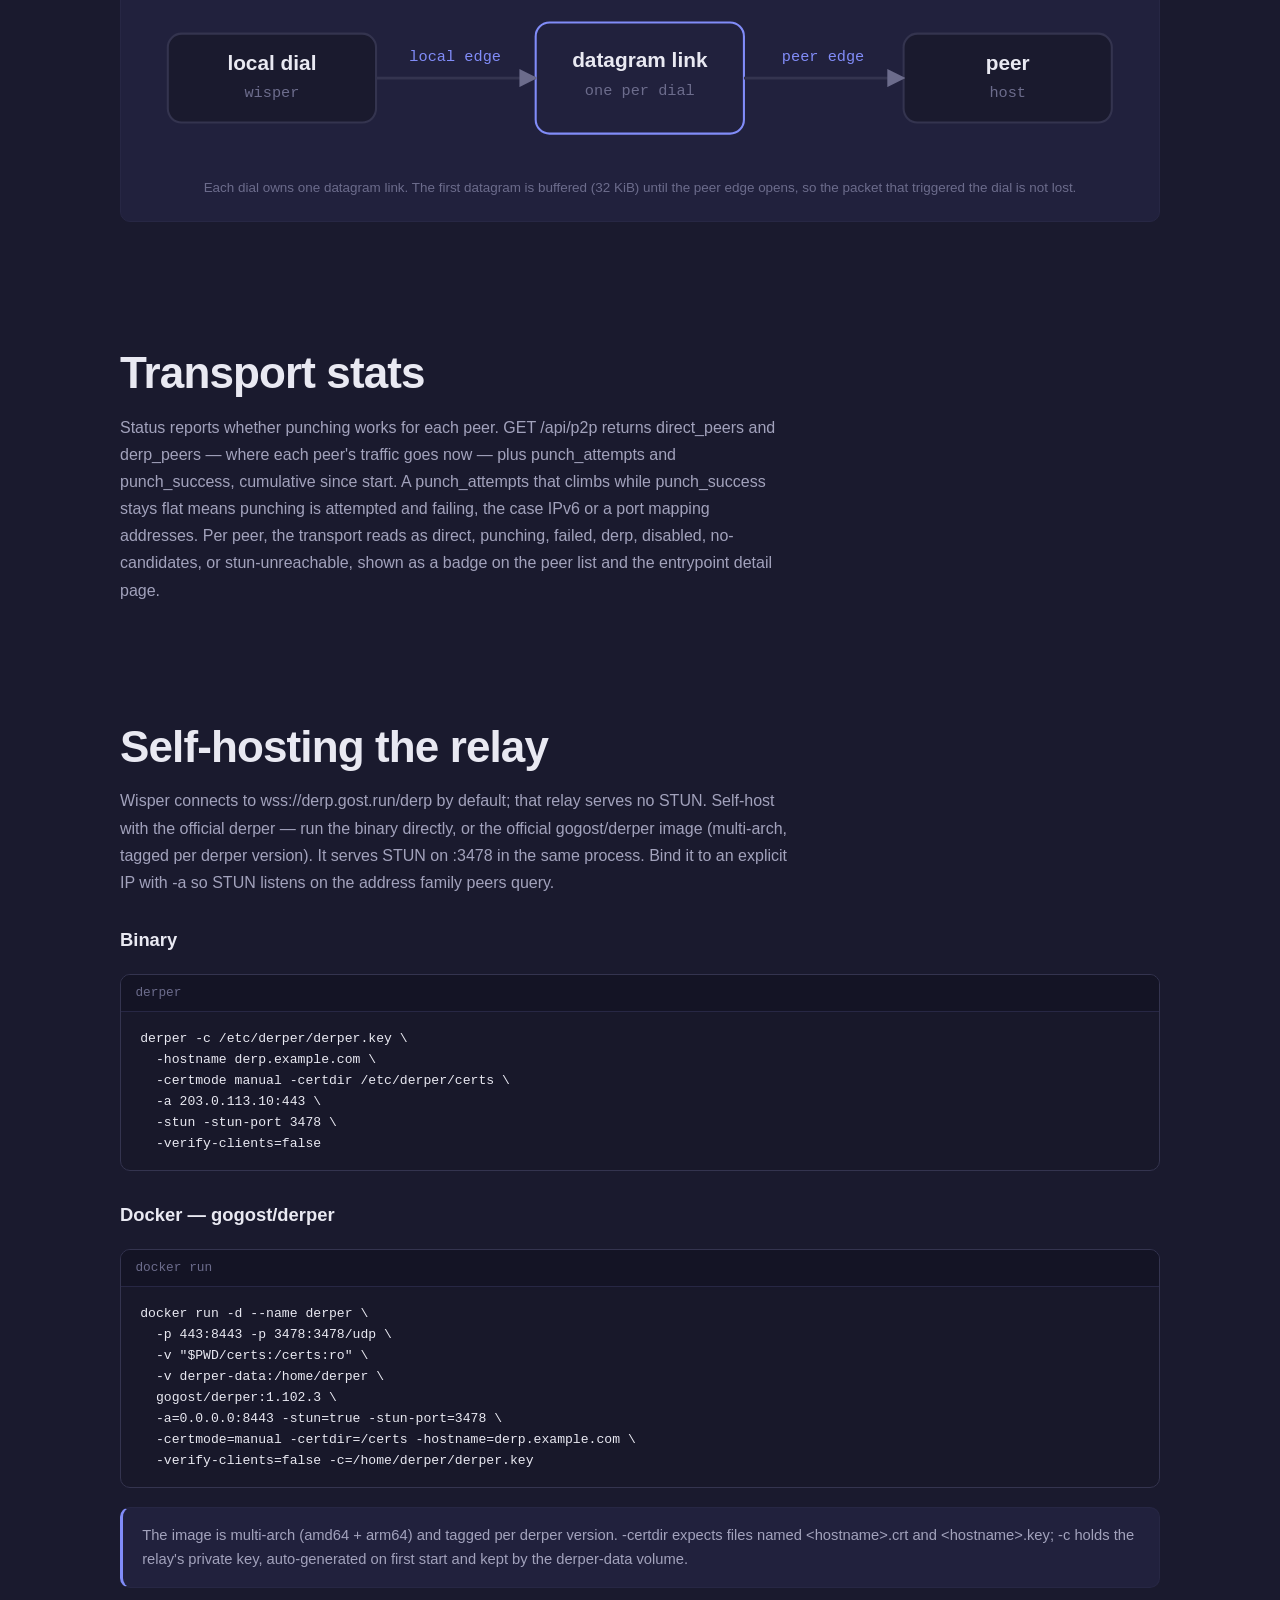
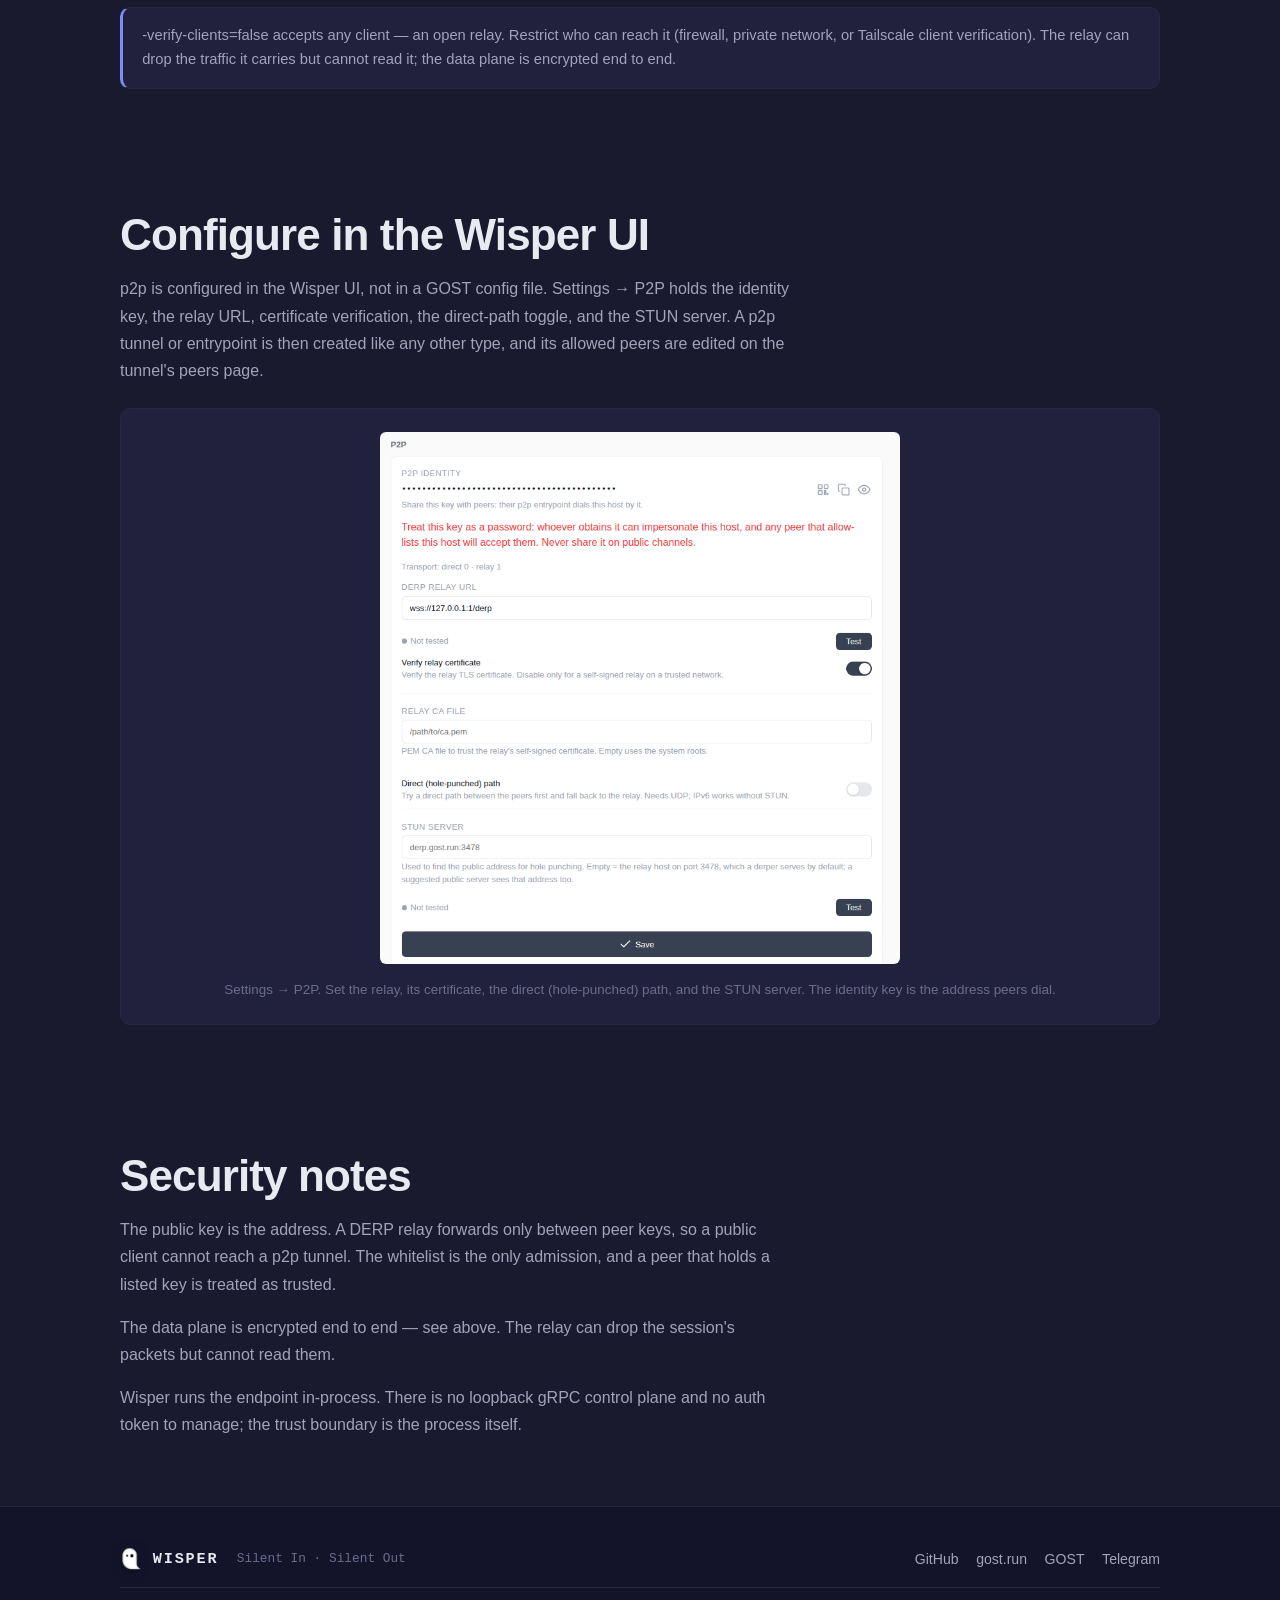
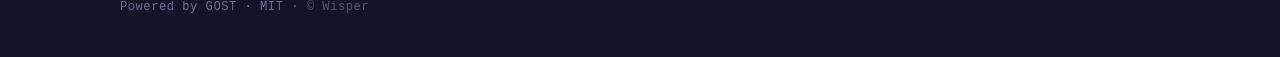
==== commit d7ccc608: "p2p: label smux on the relay legs too Both transports multiplex with smux — the relay's peerConn and" ====
--- a/p2p.html
+++ b/p2p.html
@@ -144,17 +144,20 @@
           <text class="dgm-tag" x="212" y="142" text-anchor="middle">relay</text>
           <text class="dgm-tag" x="508" y="142" text-anchor="middle">relay</text>
 
-          <!-- the relay legs carry ciphertext too: the relay only ever sees sealed records -->
+          <!-- the relay legs carry ciphertext too: the relay only ever sees sealed records.
+               Each peer pair runs one smux session per transport, so the relay leg is smux as well. -->
           <rect class="dgm-lock-badge" x="238" y="122" width="20" height="20" rx="6" />
           <g class="dgm-lock" transform="translate(248 132) scale(0.55) translate(-12 -12)">
             <rect x="3" y="11" width="18" height="11" rx="2" ry="2" />
             <path d="M7 11V7a5 5 0 0 1 10 0v4" />
           </g>
+          <text class="dgm-sub" x="248" y="160" text-anchor="middle">smux</text>
           <rect class="dgm-lock-badge" x="462" y="122" width="20" height="20" rx="6" />
           <g class="dgm-lock" transform="translate(472 132) scale(0.55) translate(-12 -12)">
             <rect x="3" y="11" width="18" height="11" rx="2" ry="2" />
             <path d="M7 11V7a5 5 0 0 1 10 0v4" />
           </g>
+          <text class="dgm-sub" x="472" y="160" text-anchor="middle">smux</text>
 
           <rect class="dgm-box" x="110" y="190" width="160" height="64" rx="10" />
           <text class="dgm-title" x="190" y="216" text-anchor="middle">Host A</text>
